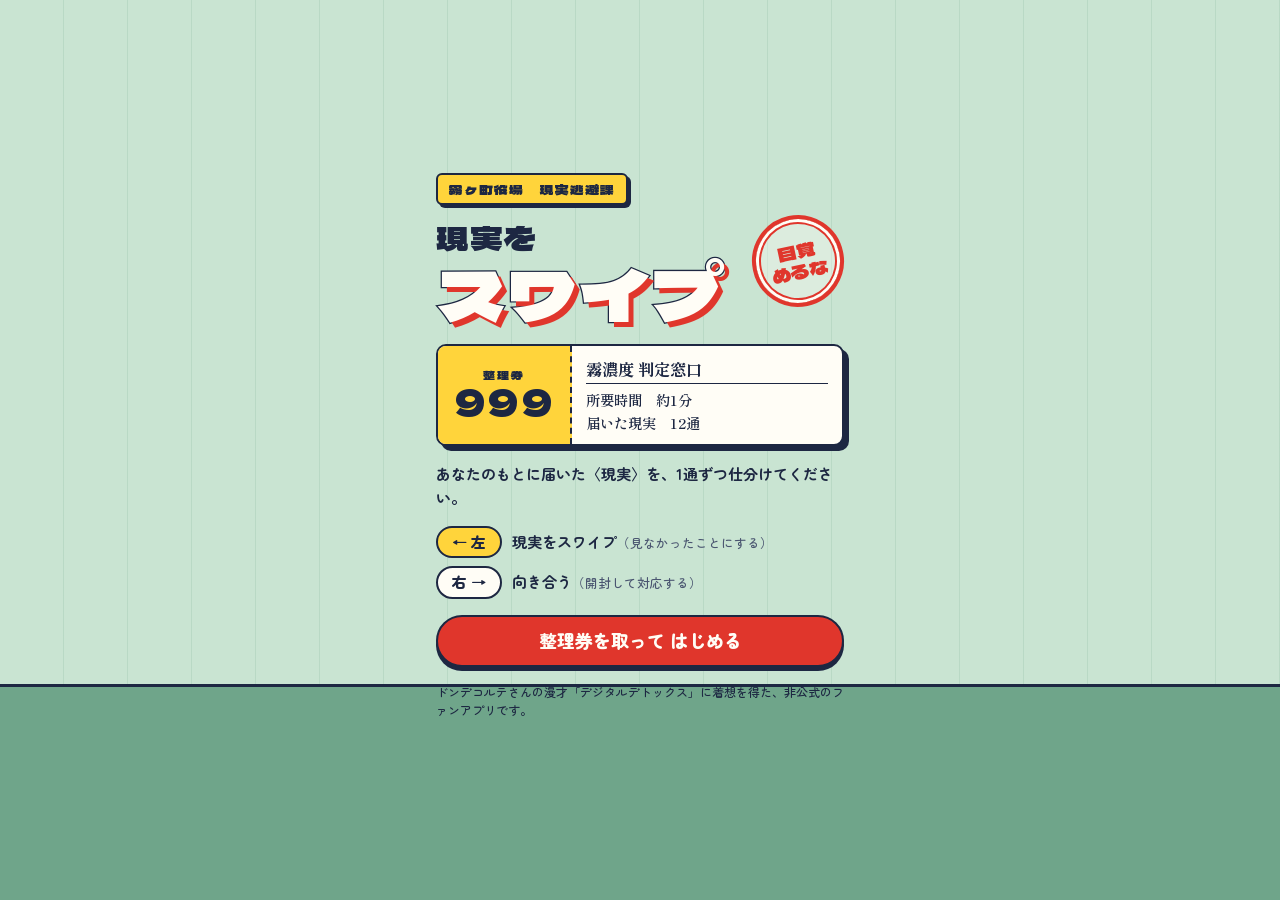
==== index.html @ 0efaa576 "現実をスワイプ：最小版のスマホ向けWebゲームを追加 届いた「現実」の封筒を左右にスワイプして仕分け、霧濃度を判定する。 昭和の役所風×ポップな見た目。ビルド不要の静的サイト。  - タイトル／仕分け" ====
<!doctype html>
<html lang="ja">
<head>
  <meta charset="utf-8">
  <meta name="viewport" content="width=device-width, initial-scale=1, viewport-fit=cover">
  <title>現実をスワイプ</title>
  <meta name="description" content="届いた〈現実〉を左右にスワイプして仕分け。あなたの霧濃度を判定します。">
  <meta name="theme-color" content="#c9e4d2">
  <meta property="og:type" content="website">
  <meta property="og:title" content="現実をスワイプ">
  <meta property="og:description" content="届いた〈現実〉を左右にスワイプして仕分け。あなたの霧濃度を判定します。目覚めるな。">
  <meta name="twitter:card" content="summary">
  <link rel="preconnect" href="https://fonts.googleapis.com">
  <link rel="preconnect" href="https://fonts.gstatic.com" crossorigin>
  <link rel="stylesheet" href="https://fonts.googleapis.com/css2?family=Dela+Gothic+One&family=Shippori+Mincho+B1:wght@600;800&family=Zen+Maru+Gothic:wght@500;700;900&display=swap">
  <link rel="stylesheet" href="css/style.css">
</head>
<body>
  <div class="backdrop" aria-hidden="true"><div class="fog"></div></div>

  <main class="app">
    <!-- タイトル -->
    <section id="screen-title" class="screen screen-title">
      <p class="plate">霧ヶ町役場　現実逃避課</p>

      <div class="logo-wrap">
        <h1 class="logo"><span class="logo-sub">現実を</span><span class="logo-main">スワイプ</span></h1>
        <div class="hanko hanko-title" aria-hidden="true"><span>目覚<br>めるな</span></div>
      </div>

      <div class="ticket">
        <div class="ticket-no">
          <span class="ticket-label">整理券</span>
          <b id="ticketNo">062</b>
        </div>
        <div class="ticket-body">
          <p class="ticket-title">霧濃度 判定窓口</p>
          <p>所要時間　約1分</p>
          <p>届いた現実　<span id="deckSizeLabel">12</span>通</p>
        </div>
      </div>

      <p class="lead">あなたのもとに届いた〈現実〉を、1通ずつ仕分けてください。</p>
      <ul class="rules">
        <li><span class="rule-key key-escape">← 左</span><span>現実をスワイプ<small>（見なかったことにする）</small></span></li>
        <li><span class="rule-key key-face">右 →</span><span>向き合う<small>（開封して対応する）</small></span></li>
      </ul>

      <button id="btnStart" class="btn btn-primary btn-wide" type="button">整理券を取って はじめる</button>
      <p class="disclaimer">ドンデコルテさんの漫才「デジタルデトックス」に着想を得た、非公式のファンアプリです。</p>
    </section>

    <!-- 仕分け -->
    <section id="screen-game" class="screen screen-game" hidden>
      <header class="bar">
        <div class="signboard">
          <span class="signboard-sub">霧ヶ町役場</span>
          <span class="signboard-main">現実逃避課</span>
        </div>
        <div class="counter" aria-live="polite">残り<b id="remain">12</b>通</div>
      </header>

      <div class="guru">
        <div class="guru-badge" aria-hidden="true">霧</div>
        <div class="bubble-wrap">
          <span class="guru-name">霧の教祖</span>
          <p id="bubble" class="bubble" aria-live="polite"></p>
        </div>
      </div>

      <div id="stack" class="stack"></div>

      <div class="controls">
        <button id="btnEscape" class="btn btn-escape" type="button">← 現実をスワイプ</button>
        <button id="btnFace" class="btn btn-face" type="button">向き合う →</button>
      </div>
      <p class="hint">封筒を左右にスワイプしても仕分けできます</p>
    </section>

    <!-- 判定結果 -->
    <section id="screen-result" class="screen screen-result" hidden>
      <article class="notice" aria-labelledby="noticeTitle">
        <div class="notice-head">
          <p id="noticeNo">霧現第1234号</p>
          <p id="noticeDate">令和8年10月9日</p>
        </div>
        <p class="notice-to">あなた　殿</p>
        <div class="notice-from">
          <p>霧ヶ町役場 現実逃避課長</p>
          <div class="hanko hanko-result" aria-hidden="true"><span>目覚<br>めるな</span></div>
        </div>

        <h2 id="noticeTitle" class="notice-title">霧濃度判定通知書</h2>
        <p class="notice-text">あなたのもとに届いた現実<span id="totalCount">12</span>通の仕分け結果について、下記のとおり判定しましたので通知します。</p>
        <p class="notice-ki">記</p>

        <dl class="notice-table">
          <div><dt>逃げた現実</dt><dd><span id="escapedCount">0</span>通</dd></div>
          <div><dt>向き合った現実</dt><dd><span id="facedCount">0</span>通</dd></div>
          <div class="row-fog">
            <dt>霧濃度</dt>
            <dd>
              <span class="fog-pct"><b id="fogPct">0</b>%</span>
              <span class="meter" aria-hidden="true"><span id="meterFill" class="meter-fill"></span></span>
            </dd>
          </div>
          <div class="row-rank"><dt>判定</dt><dd id="rankTitle">—</dd></div>
        </dl>

        <p class="notice-remark"><span>所見</span><span id="rankRemark"></span></p>
      </article>

      <section class="escaped" aria-labelledby="escapedHeading">
        <h3 id="escapedHeading">あなたがスワイプした現実</h3>
        <ul id="escapedList" class="escaped-list"></ul>
      </section>

      <section class="share" aria-labelledby="shareHeading">
        <h3 id="shareHeading">結果を布教する</h3>
        <div class="share-buttons">
          <a id="shareX" class="btn btn-ink" href="#" target="_blank" rel="noopener">Xでポスト</a>
          <a id="shareLine" class="btn btn-green" href="#" target="_blank" rel="noopener">LINEで送る</a>
          <button id="shareCopy" class="btn btn-face" type="button">文章をコピー</button>
          <button id="shareNative" class="btn btn-face" type="button" hidden>ほかのアプリ</button>
        </div>
      </section>

      <button id="btnRetry" class="btn btn-escape btn-wide" type="button">もう一度 整理券を取る</button>
      <p class="disclaimer">ドンデコルテさんの漫才「デジタルデトックス」に着想を得た、非公式のファンアプリです。</p>
    </section>
  </main>

  <p id="toast" class="toast" role="status" hidden></p>

  <script src="js/content.js"></script>
  <script src="js/app.js"></script>
</body>
</html>
---- css/style.css ----
/* 配置: 役場の窓口。上に課の看板と教祖、中央に届いた封筒の束、下に二つの窓口ボタン */
:root {
  --wall: #c9e4d2;       /* 庁舎の壁（ミントグリーン） */
  --wall-low: #6fa58a;   /* 腰壁 */
  --kraft: #dcb47c;      /* 茶封筒 */
  --kraft-deep: #b98c50; /* 封筒の影・罫 */
  --paper: #fffdf6;      /* 書類の白 */
  --ink: #1d2742;        /* 紺インク */
  --ink-soft: #4a5570;
  --shu: #e0362c;        /* 朱肉 */
  --sign: #ffd43b;       /* 受付の黄色 */
  --mist: #f4f7fb;       /* 霧 */
  --mist-ink: #4f6fa8;   /* 青いゴム印 */

  --font-display: "Dela Gothic One", "Hiragino Sans", "Yu Gothic", "Noto Sans JP", sans-serif;
  --font-body: "Zen Maru Gothic", "Hiragino Maru Gothic ProN", "Hiragino Sans", "Yu Gothic", "Noto Sans JP", sans-serif;
  --font-doc: "Shippori Mincho B1", "Hiragino Mincho ProN", "Yu Mincho", "Noto Serif JP", serif;

  --line: 2.5px;
  --shadow: 5px 5px 0 var(--ink);
  --fog: 0;

  color-scheme: light;
  box-sizing: border-box;
  height: 100%;
  padding-top: env(safe-area-inset-top, 0px);
  padding-bottom: env(safe-area-inset-bottom, 0px);
  overscroll-behavior: none;
  -webkit-text-size-adjust: 100%;
}

*, *::before, *::after { box-sizing: inherit; }

body {
  margin: 0;
  height: 100%;
  background: var(--wall);
  color: var(--ink);
  font-family: var(--font-body);
  font-weight: 500;
  font-size: 15px;
  line-height: 1.6;
  overflow-x: hidden;
  -webkit-tap-highlight-color: transparent;
}

[hidden] { display: none !important; }

p, h1, h2, h3, ul, dl, dd { margin: 0; }
ul { padding: 0; list-style: none; }

:focus-visible { outline: 3px solid var(--mist-ink); outline-offset: 3px; }

/* ---------- 背景（壁・腰壁・霧） ---------- */
.backdrop {
  position: fixed;
  inset: 0;
  z-index: 0;
  overflow: hidden;
  background:
    linear-gradient(to bottom,
      transparent 0 76%,
      var(--ink) 76% calc(76% + 3px),
      var(--wall-low) calc(76% + 3px)),
    repeating-linear-gradient(90deg,
      transparent 0 63px,
      color-mix(in srgb, var(--wall-low) 18%, transparent) 63px 64px),
    var(--wall);
}

.fog {
  position: absolute;
  inset: -20%;
  background:
    radial-gradient(closest-side at 25% 30%, var(--mist), transparent),
    radial-gradient(closest-side at 75% 55%, var(--mist), transparent),
    radial-gradient(closest-side at 35% 85%, var(--mist), transparent),
    color-mix(in srgb, var(--mist) 55%, transparent);
  opacity: calc(var(--fog) * 0.95);
  transition: opacity 0.8s ease;
  animation: drift 16s ease-in-out infinite alternate;
}

@keyframes drift {
  from { transform: translate3d(-4%, 0, 0); }
  to   { transform: translate3d(4%, -3%, 0); }
}

.app { position: relative; z-index: 1; height: 100%; }

.screen {
  width: 100%;
  max-width: 440px;
  margin-inline: auto;
  padding-inline: 16px;
  padding-block: 16px 24px;
}

/* ---------- ボタン ---------- */
.btn {
  display: inline-flex;
  align-items: center;
  justify-content: center;
  gap: 0.3em;
  min-height: 52px;
  padding: 0.7em 1.1em;
  border: var(--line) solid var(--ink);
  border-radius: 999px;
  background: var(--paper);
  color: var(--ink);
  font: 900 1.02rem/1.2 var(--font-body);
  text-decoration: none;
  box-shadow: 0 4px 0 var(--ink);
  cursor: pointer;
  touch-action: manipulation;
  user-select: none;
  -webkit-user-select: none;
  transition: transform 0.08s ease, box-shadow 0.08s ease;
}
.btn:active { transform: translateY(3px); box-shadow: 0 1px 0 var(--ink); }
.btn-wide { width: 100%; }
.btn-primary { background: var(--shu); color: var(--paper); font-size: 1.12rem; }
.btn-escape { background: var(--sign); }
.btn-face { background: var(--paper); }
.btn-ink { background: var(--ink); color: var(--paper); }
.btn-green { background: var(--wall-low); color: var(--paper); }

/* ---------- ハンコ「目覚めるな」 ---------- */
.hanko {
  display: grid;
  place-items: center;
  width: 92px;
  aspect-ratio: 1;
  border: 4px solid var(--shu);
  border-radius: 50%;
  box-shadow: inset 0 0 0 3px var(--paper), inset 0 0 0 5px var(--shu);
  color: var(--shu);
  font: 1.18rem/1.05 var(--font-display);
  text-align: center;
  transform: rotate(-12deg);
  background: color-mix(in srgb, var(--paper) 35%, transparent);
}

/* ---------- タイトル画面 ---------- */
.screen-title {
  display: flex;
  flex-direction: column;
  gap: 16px;
  min-height: 100%;
  justify-content: center;
}

.plate {
  align-self: flex-start;
  padding: 0.3em 0.8em;
  border: var(--line) solid var(--ink);
  border-radius: 6px;
  background: var(--sign);
  font: 0.86rem/1.4 var(--font-display);
  letter-spacing: 0.08em;
  box-shadow: 3px 3px 0 var(--ink);
}

.logo-wrap { position: relative; }

.logo {
  display: flex;
  flex-direction: column;
  font-family: var(--font-display);
  font-weight: 400;
  line-height: 1.05;
}
.logo-sub { font-size: 2rem; letter-spacing: 0.06em; }
.logo-main {
  font-size: clamp(3.1rem, 16.5vw, 4.4rem);
  letter-spacing: 0.02em;
  color: var(--paper);
  -webkit-text-stroke: 2.5px var(--ink);
  paint-order: stroke fill;
  text-shadow: 5px 5px 0 var(--shu);
}

.hanko-title {
  position: absolute;
  top: -6px;
  right: 0;
  animation: wobble 3.2s ease-in-out infinite;
}
@keyframes wobble {
  0%, 100% { transform: rotate(-12deg); }
  50% { transform: rotate(-4deg) scale(1.05); }
}

.ticket {
  display: flex;
  align-items: stretch;
  border: var(--line) solid var(--ink);
  border-radius: 10px;
  background: var(--paper);
  box-shadow: var(--shadow);
}
.ticket-no {
  display: flex;
  flex-direction: column;
  align-items: center;
  justify-content: center;
  padding: 10px 16px;
  border-right: 2px dashed var(--ink);
  background: var(--sign);
  border-radius: 8px 0 0 8px;
}
.ticket-label { font: 0.75rem/1 var(--font-display); letter-spacing: 0.2em; }
.ticket-no b {
  font: 2.3rem/1.1 var(--font-display);
  font-variant-numeric: tabular-nums;
  letter-spacing: 0.04em;
}
.ticket-body {
  flex: 1;
  min-width: 0;
  padding: 10px 14px;
  font-family: var(--font-doc);
  font-weight: 600;
  font-size: 0.9rem;
  line-height: 1.6;
}
.ticket-title { font-weight: 800; font-size: 1.02rem; border-bottom: 1.5px solid var(--ink); margin-bottom: 4px; }

.lead { font-weight: 700; }

.rules { display: grid; gap: 8px; }
.rules li { display: flex; align-items: center; gap: 10px; font-weight: 700; }
.rules small { font-weight: 500; color: var(--ink-soft); }
.rule-key {
  flex: none;
  min-width: 4.4em;
  padding: 0.15em 0.6em;
  border: 2px solid var(--ink);
  border-radius: 999px;
  text-align: center;
  font-weight: 900;
}
.key-escape { background: var(--sign); }
.key-face { background: var(--paper); }

.disclaimer { font-size: 0.75rem; color: var(--ink); line-height: 1.5; }

/* ---------- 仕分け画面 ---------- */
.screen-game {
  display: flex;
  flex-direction: column;
  gap: 12px;
  height: 100%;
  overflow: hidden;
  padding-block: 12px 14px;
}

.bar { display: flex; align-items: center; justify-content: space-between; gap: 12px; }

.signboard {
  display: flex;
  flex-direction: column;
  padding: 4px 12px 6px;
  border: var(--line) solid var(--ink);
  border-radius: 6px;
  background: var(--paper);
  box-shadow: 3px 3px 0 var(--ink);
  line-height: 1.15;
}
.signboard-sub { font: 700 0.7rem var(--font-doc); letter-spacing: 0.15em; }
.signboard-main { font: 1.2rem var(--font-display); letter-spacing: 0.08em; }

.counter {
  display: flex;
  align-items: baseline;
  gap: 2px;
  padding: 0.35em 0.9em;
  border: var(--line) solid var(--ink);
  border-radius: 999px;
  background: var(--sign);
  font-weight: 900;
  box-shadow: 3px 3px 0 var(--ink);
}
.counter b {
  font: 1.35rem/1 var(--font-display);
  font-variant-numeric: tabular-nums;
  margin-inline: 2px;
}

.guru { display: flex; align-items: flex-end; gap: 10px; }
.guru-badge {
  flex: none;
  display: grid;
  place-items: center;
  width: 46px;
  aspect-ratio: 1;
  border: var(--line) solid var(--ink);
  border-radius: 50%;
  background: var(--mist);
  font: 1.35rem var(--font-display);
  box-shadow: 2px 2px 0 var(--ink);
}
.bubble-wrap { flex: 1; min-width: 0; display: flex; flex-direction: column; gap: 2px; }
.guru-name { font-size: 0.72rem; font-weight: 900; letter-spacing: 0.12em; }
.bubble {
  position: relative;
  min-height: 2.9em;
  display: flex;
  align-items: center;
  padding: 0.5em 0.9em;
  border: var(--line) solid var(--ink);
  border-radius: 14px;
  background: var(--paper);
  font-weight: 900;
  font-size: 1.02rem;
  line-height: 1.35;
  word-break: auto-phrase;
}
.bubble::before {
  content: "";
  position: absolute;
  left: -9px;
  bottom: 10px;
  width: 14px;
  height: 14px;
  background: inherit;
  border-left: var(--line) solid var(--ink);
  border-bottom: var(--line) solid var(--ink);
  transform: rotate(45deg);
}
.bubble.mood-escape { background: var(--sign); }
.bubble.mood-face { background: var(--paper); color: var(--shu); }
.bubble.pop { animation: pop 0.35s cubic-bezier(0.2, 1.6, 0.4, 1); }
@keyframes pop {
  from { transform: scale(0.88); }
  to { transform: scale(1); }
}

/* 封筒の束 */
.stack { position: relative; flex: 1 1 auto; min-height: 300px; }

.card {
  position: absolute;
  inset: 0 0 30px 0;
  margin: auto;
  width: min(100%, 340px);
  height: min(100% - 30px, 450px);
  display: flex;
  flex-direction: column;
  gap: 10px;
  padding: 14px 14px 12px;
  border: var(--line) solid var(--ink);
  border-radius: 16px;
  background:
    linear-gradient(160deg, color-mix(in srgb, var(--paper) 22%, transparent), transparent 45%),
    repeating-linear-gradient(115deg, transparent 0 6px, color-mix(in srgb, var(--kraft-deep) 10%, transparent) 6px 7px),
    var(--kraft);
  box-shadow: var(--shadow);
  user-select: none;
  -webkit-user-select: none;
  touch-action: none;
  cursor: grab;
  transition: transform 0.3s cubic-bezier(0.2, 0.9, 0.3, 1.15), filter 0.3s ease;
  will-change: transform;
}
.card[data-depth="0"] { z-index: 3; }
.card[data-depth="1"] { z-index: 2; transform: translateY(14px) scale(0.95); filter: brightness(0.95); }
.card[data-depth="2"] { z-index: 1; transform: translateY(28px) scale(0.9); filter: brightness(0.9); }
.card.dragging { transition: none; cursor: grabbing; }
.card.leaving { z-index: 4; pointer-events: none; transition: transform 0.32s ease-in; }
.card.entering { animation: enter 0.3s ease-out; }
@keyframes enter {
  from { opacity: 0; }
  to { opacity: 1; }
}

.card-top { display: flex; align-items: flex-start; justify-content: space-between; gap: 8px; }
.zip { display: flex; align-items: center; gap: 3px; padding-top: 2px; }
.zip i { display: block; width: 13px; height: 17px; border: 1.5px solid var(--shu); }
.zip .zip-dash { width: 6px; height: 1.5px; background: var(--shu); margin-inline: 1px; }
.postage {
  padding: 3px 7px;
  border: 1.5px solid var(--ink);
  border-radius: 8px;
  font: 600 0.62rem/1.25 var(--font-doc);
  text-align: center;
}

.window {
  position: relative;
  flex: 1;
  min-height: 0;
  display: flex;
  flex-direction: column;
  gap: 8px;
  padding: 12px 14px;
  border: 2px solid var(--ink);
  border-radius: 10px;
  background: var(--paper);
  overflow: hidden;
}
.window-label {
  align-self: flex-start;
  padding-bottom: 2px;
  border-bottom: 2px solid var(--shu);
  color: var(--shu);
  font: 800 0.72rem var(--font-doc);
  letter-spacing: 0.3em;
}
.subject {
  font: 900 clamp(1.25rem, 6vw, 1.55rem)/1.3 var(--font-body);
  text-wrap: balance;
  overflow-wrap: anywhere;
}
.window-body {
  font: 600 0.95rem/1.75 var(--font-doc);
  color: var(--ink-soft);
  overflow-wrap: anywhere;
}
.serial {
  margin-top: auto;
  font-size: 0.72rem;
  font-weight: 700;
  color: var(--ink-soft);
  font-variant-numeric: tabular-nums;
}

.from {
  display: flex;
  align-items: baseline;
  justify-content: flex-end;
  gap: 8px;
  font: 800 1.02rem/1.3 var(--font-doc);
  text-align: right;
}
.from small { font-size: 0.68rem; font-weight: 600; letter-spacing: 0.1em; }

.card-stamp {
  position: absolute;
  top: 58px;
  right: 22px;
  padding: 0.1em 0.45em;
  border: 2.5px solid var(--shu);
  border-radius: 4px;
  color: var(--shu);
  font: 1.15rem/1.3 var(--font-display);
  letter-spacing: 0.12em;
  transform: rotate(var(--r, -6deg));
  background: color-mix(in srgb, var(--paper) 55%, transparent);
  pointer-events: none;
}
.card-stamp.is-strong { border-style: double; border-width: 5px; }

.verdict {
  position: absolute;
  top: 36%;
  padding: 0.15em 0.45em;
  border: 4px solid currentColor;
  border-radius: 10px;
  background: var(--paper);
  font: 2rem/1.15 var(--font-display);
  letter-spacing: 0.04em;
  pointer-events: none;
  opacity: 0;
}
.verdict-escape { right: 10px; color: var(--mist-ink); transform: rotate(12deg); opacity: var(--escape, 0); }
.verdict-face { left: 10px; color: var(--shu); transform: rotate(-12deg); opacity: var(--face, 0); }
.card.is-escape .verdict-escape,
.card.is-face .verdict-face { opacity: 1; }

.controls { display: grid; grid-template-columns: 1fr 1fr; gap: 10px; }
.controls .btn { padding-inline: 0.6em; font-size: 0.98rem; }
.hint { text-align: center; font-size: 0.75rem; font-weight: 700; color: var(--ink); }

/* ---------- 判定結果 ---------- */
.screen-result { display: flex; flex-direction: column; gap: 18px; }

.notice {
  position: relative;
  display: flex;
  flex-direction: column;
  gap: 10px;
  padding: 18px 18px 20px;
  border: var(--line) solid var(--ink);
  border-radius: 6px;
  background: var(--paper);
  box-shadow: var(--shadow);
  font-family: var(--font-doc);
  font-weight: 600;
}
.notice-head {
  display: flex;
  flex-direction: column;
  align-items: flex-end;
  font-size: 0.82rem;
  line-height: 1.5;
  font-variant-numeric: tabular-nums;
}
.notice-to { font-weight: 800; font-size: 1.05rem; }
/* 公印のように、課長名の最後の1文字にだけ重ねる */
.notice-from { position: relative; align-self: flex-end; font-weight: 800; padding-right: 62px; }

.hanko-result {
  position: absolute;
  top: 50%;
  right: -6px;
  width: 80px;
  margin-top: -40px;
  font-size: 1rem;
  opacity: 0.92;
}
.hanko-result.slam { animation: slam 0.5s cubic-bezier(0.2, 0.9, 0.3, 1.2) both; }
@keyframes slam {
  0% { transform: scale(2.3) rotate(-30deg); opacity: 0; }
  60% { transform: scale(0.92) rotate(-12deg); opacity: 0.95; }
  100% { transform: scale(1) rotate(-12deg); opacity: 0.92; }
}

.notice-title {
  margin-top: 6px;
  text-align: center;
  font: 800 1.35rem/1.4 var(--font-doc);
  letter-spacing: 0.18em;
  text-wrap: balance;
}
.notice-text { font-size: 0.92rem; line-height: 1.75; }
.notice-ki { text-align: center; font-weight: 800; }

.notice-table { border: 2px solid var(--ink); }
.notice-table > div { display: grid; grid-template-columns: 8.4em 1fr; }
.notice-table > div + div { border-top: 1.5px solid var(--ink); }
.notice-table dt {
  padding: 8px 10px;
  border-right: 1.5px solid var(--ink);
  background: color-mix(in srgb, var(--kraft) 30%, var(--paper));
  font-weight: 800;
  font-size: 0.9rem;
}
.notice-table dd {
  min-width: 0;
  padding: 8px 12px;
  font-weight: 800;
  font-variant-numeric: tabular-nums;
}
.row-fog dd { display: flex; flex-direction: column; gap: 6px; }
.fog-pct { color: var(--shu); font: 1.1rem/1 var(--font-display); }
.fog-pct b { font-size: 2.4rem; font-weight: 400; }
.meter {
  display: block;
  height: 14px;
  border: 2px solid var(--ink);
  border-radius: 999px;
  background: var(--paper);
  overflow: hidden;
}
.meter-fill {
  display: block;
  height: 100%;
  width: 0;
  background: repeating-linear-gradient(135deg, var(--mist-ink) 0 6px, color-mix(in srgb, var(--mist-ink) 70%, var(--paper)) 6px 12px);
  transition: width 1s cubic-bezier(0.2, 0.8, 0.2, 1);
}
.row-rank dd { font: 900 1.2rem/1.35 var(--font-body); color: var(--ink); }

.notice-remark {
  display: flex;
  flex-direction: column;
  gap: 2px;
  padding: 10px 12px;
  border: 1.5px dashed var(--ink);
  border-radius: 6px;
  font-size: 0.92rem;
  line-height: 1.7;
}
.notice-remark span:first-child { font-weight: 800; color: var(--shu); letter-spacing: 0.2em; font-size: 0.78rem; }

.escaped h3, .share h3 { font: 1rem/1.4 var(--font-display); letter-spacing: 0.06em; margin-bottom: 8px; }
.escaped-list { display: flex; flex-wrap: wrap; gap: 6px; }
.escaped-list li {
  max-width: 100%;
  padding: 0.25em 0.75em;
  border: 2px solid var(--ink);
  border-radius: 999px;
  background: var(--kraft);
  font-size: 0.85rem;
  font-weight: 700;
  overflow-wrap: anywhere;
}
.escaped-list li.is-empty { background: var(--paper); }

.share-buttons { display: flex; flex-wrap: wrap; gap: 10px; }
.share-buttons .btn { flex: 1 1 40%; font-size: 0.95rem; min-height: 48px; }

/* ---------- トースト ---------- */
.toast {
  position: fixed;
  left: 50%;
  bottom: calc(24px + env(safe-area-inset-bottom, 0px));
  z-index: 10;
  max-width: calc(100% - 32px);
  padding: 0.6em 1.1em;
  border-radius: 999px;
  background: var(--ink);
  color: var(--paper);
  font-weight: 700;
  font-size: 0.9rem;
  transform: translateX(-50%);
}

/* ---------- 小さい画面 ---------- */
@media (max-height: 700px) {
  .screen-title { gap: 12px; }
  .logo-sub { font-size: 1.6rem; }
  .logo-main { font-size: clamp(2.7rem, 14vw, 3.6rem); }
  .hanko-title { width: 78px; font-size: 1rem; }
  .guru-badge { width: 40px; }
  .bubble { font-size: 0.95rem; min-height: 2.6em; }
  .screen-game { gap: 8px; }
  .hint { display: none; }
}

@media (prefers-reduced-motion: reduce) {
  *, *::before, *::after {
    animation-duration: 0.01ms !important;
    animation-iteration-count: 1 !important;
    transition-duration: 0.01ms !important;
  }
}
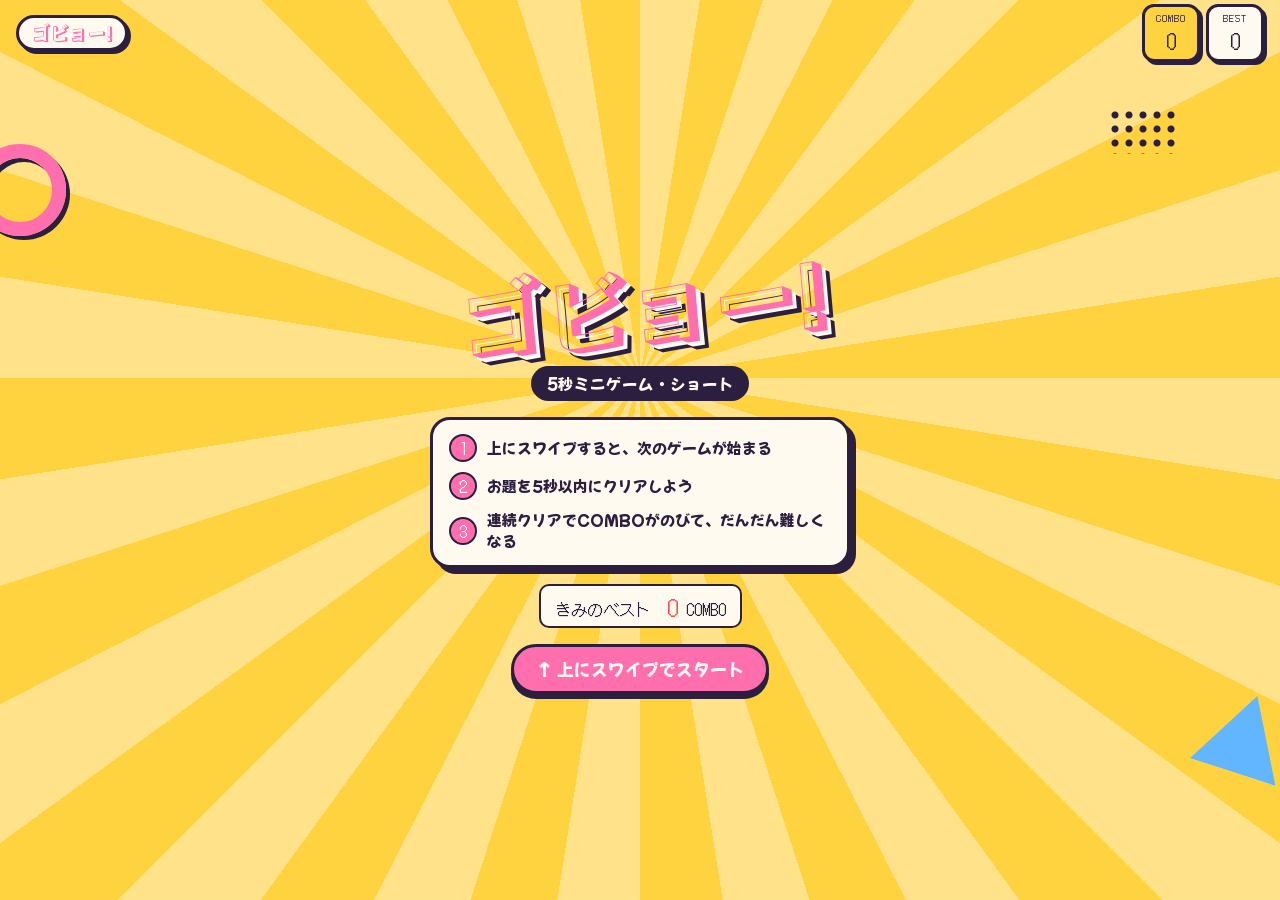
==== commit 38ba39a2: "ゴビョー！：縦スワイプの5秒ミニゲーム・ショートに作り替え 「現実をスワイプ」をやめ、YouTubeショートのように上スワイプで 次々にミニゲームが出てくる形に変更。見た目は昭和レトロ〜80年代ポップ" ====
--- a/index.html
+++ b/index.html
@@ -3,136 +3,52 @@
 <head>
   <meta charset="utf-8">
   <meta name="viewport" content="width=device-width, initial-scale=1, viewport-fit=cover">
-  <title>現実をスワイプ</title>
-  <meta name="description" content="届いた〈現実〉を左右にスワイプして仕分け。あなたの霧濃度を判定します。">
-  <meta name="theme-color" content="#c9e4d2">
+  <title>ゴビョー！</title>
+  <meta name="description" content="上にスワイプすると次々出てくる、5秒ミニゲームのショート。連続クリアでコンボをのばそう。">
+  <meta name="theme-color" content="#ffd23f">
   <meta property="og:type" content="website">
-  <meta property="og:title" content="現実をスワイプ">
-  <meta property="og:description" content="届いた〈現実〉を左右にスワイプして仕分け。あなたの霧濃度を判定します。目覚めるな。">
+  <meta property="og:title" content="ゴビョー！">
+  <meta property="og:description" content="上にスワイプすると次々出てくる、5秒ミニゲームのショート。きみは何連続クリアできる？">
   <meta name="twitter:card" content="summary">
   <link rel="preconnect" href="https://fonts.googleapis.com">
   <link rel="preconnect" href="https://fonts.gstatic.com" crossorigin>
-  <link rel="stylesheet" href="https://fonts.googleapis.com/css2?family=Dela+Gothic+One&family=Shippori+Mincho+B1:wght@600;800&family=Zen+Maru+Gothic:wght@500;700;900&display=swap">
+  <link rel="stylesheet" href="https://fonts.googleapis.com/css2?family=DotGothic16&family=Mochiy+Pop+One&family=Rampart+One&display=swap">
   <link rel="stylesheet" href="css/style.css">
 </head>
 <body>
-  <div class="backdrop" aria-hidden="true"><div class="fog"></div></div>
+  <header class="hud">
+    <p class="hud-logo">ゴビョー!</p>
+    <div class="hud-stats">
+      <p id="hudComboChip" class="hud-chip hud-combo"><small>COMBO</small><b id="hudCombo">0</b></p>
+      <p class="hud-chip"><small>BEST</small><b id="hudBest">0</b></p>
+    </div>
+  </header>
 
-  <main class="app">
-    <!-- タイトル -->
-    <section id="screen-title" class="screen screen-title">
-      <p class="plate">霧ヶ町役場　現実逃避課</p>
+  <main id="feed" class="feed">
+    <section id="slotTitle" class="slot slot-title" aria-label="タイトル">
+      <span class="deco deco-ring" aria-hidden="true"></span>
+      <span class="deco deco-tri" aria-hidden="true"></span>
+      <span class="deco deco-dots" aria-hidden="true"></span>
 
-      <div class="logo-wrap">
-        <h1 class="logo"><span class="logo-sub">現実を</span><span class="logo-main">スワイプ</span></h1>
-        <div class="hanko hanko-title" aria-hidden="true"><span>目覚<br>めるな</span></div>
+      <div class="title-card">
+        <h1 class="logo">ゴビョー!</h1>
+        <p class="tagline">5秒ミニゲーム・ショート</p>
+
+        <ol class="howto">
+          <li>上にスワイプすると、次のゲームが始まる</li>
+          <li>お題を5秒以内にクリアしよう</li>
+          <li>連続クリアでCOMBOがのびて、だんだん難しくなる</li>
+        </ol>
+
+        <p class="title-best">きみのベスト　<b id="titleBest">0</b> COMBO</p>
+        <button id="btnStart" class="swipe-hint" type="button">↑ 上にスワイプでスタート</button>
       </div>
-
-      <div class="ticket">
-        <div class="ticket-no">
-          <span class="ticket-label">整理券</span>
-          <b id="ticketNo">062</b>
-        </div>
-        <div class="ticket-body">
-          <p class="ticket-title">霧濃度 判定窓口</p>
-          <p>所要時間　約1分</p>
-          <p>届いた現実　<span id="deckSizeLabel">12</span>通</p>
-        </div>
-      </div>
-
-      <p class="lead">あなたのもとに届いた〈現実〉を、1通ずつ仕分けてください。</p>
-      <ul class="rules">
-        <li><span class="rule-key key-escape">← 左</span><span>現実をスワイプ<small>（見なかったことにする）</small></span></li>
-        <li><span class="rule-key key-face">右 →</span><span>向き合う<small>（開封して対応する）</small></span></li>
-      </ul>
-
-      <button id="btnStart" class="btn btn-primary btn-wide" type="button">整理券を取って はじめる</button>
-      <p class="disclaimer">ドンデコルテさんの漫才「デジタルデトックス」に着想を得た、非公式のファンアプリです。</p>
-    </section>
-
-    <!-- 仕分け -->
-    <section id="screen-game" class="screen screen-game" hidden>
-      <header class="bar">
-        <div class="signboard">
-          <span class="signboard-sub">霧ヶ町役場</span>
-          <span class="signboard-main">現実逃避課</span>
-        </div>
-        <div class="counter" aria-live="polite">残り<b id="remain">12</b>通</div>
-      </header>
-
-      <div class="guru">
-        <div class="guru-badge" aria-hidden="true">霧</div>
-        <div class="bubble-wrap">
-          <span class="guru-name">霧の教祖</span>
-          <p id="bubble" class="bubble" aria-live="polite"></p>
-        </div>
-      </div>
-
-      <div id="stack" class="stack"></div>
-
-      <div class="controls">
-        <button id="btnEscape" class="btn btn-escape" type="button">← 現実をスワイプ</button>
-        <button id="btnFace" class="btn btn-face" type="button">向き合う →</button>
-      </div>
-      <p class="hint">封筒を左右にスワイプしても仕分けできます</p>
-    </section>
-
-    <!-- 判定結果 -->
-    <section id="screen-result" class="screen screen-result" hidden>
-      <article class="notice" aria-labelledby="noticeTitle">
-        <div class="notice-head">
-          <p id="noticeNo">霧現第1234号</p>
-          <p id="noticeDate">令和8年10月9日</p>
-        </div>
-        <p class="notice-to">あなた　殿</p>
-        <div class="notice-from">
-          <p>霧ヶ町役場 現実逃避課長</p>
-          <div class="hanko hanko-result" aria-hidden="true"><span>目覚<br>めるな</span></div>
-        </div>
-
-        <h2 id="noticeTitle" class="notice-title">霧濃度判定通知書</h2>
-        <p class="notice-text">あなたのもとに届いた現実<span id="totalCount">12</span>通の仕分け結果について、下記のとおり判定しましたので通知します。</p>
-        <p class="notice-ki">記</p>
-
-        <dl class="notice-table">
-          <div><dt>逃げた現実</dt><dd><span id="escapedCount">0</span>通</dd></div>
-          <div><dt>向き合った現実</dt><dd><span id="facedCount">0</span>通</dd></div>
-          <div class="row-fog">
-            <dt>霧濃度</dt>
-            <dd>
-              <span class="fog-pct"><b id="fogPct">0</b>%</span>
-              <span class="meter" aria-hidden="true"><span id="meterFill" class="meter-fill"></span></span>
-            </dd>
-          </div>
-          <div class="row-rank"><dt>判定</dt><dd id="rankTitle">—</dd></div>
-        </dl>
-
-        <p class="notice-remark"><span>所見</span><span id="rankRemark"></span></p>
-      </article>
-
-      <section class="escaped" aria-labelledby="escapedHeading">
-        <h3 id="escapedHeading">あなたがスワイプした現実</h3>
-        <ul id="escapedList" class="escaped-list"></ul>
-      </section>
-
-      <section class="share" aria-labelledby="shareHeading">
-        <h3 id="shareHeading">結果を布教する</h3>
-        <div class="share-buttons">
-          <a id="shareX" class="btn btn-ink" href="#" target="_blank" rel="noopener">Xでポスト</a>
-          <a id="shareLine" class="btn btn-green" href="#" target="_blank" rel="noopener">LINEで送る</a>
-          <button id="shareCopy" class="btn btn-face" type="button">文章をコピー</button>
-          <button id="shareNative" class="btn btn-face" type="button" hidden>ほかのアプリ</button>
-        </div>
-      </section>
-
-      <button id="btnRetry" class="btn btn-escape btn-wide" type="button">もう一度 整理券を取る</button>
-      <p class="disclaimer">ドンデコルテさんの漫才「デジタルデトックス」に着想を得た、非公式のファンアプリです。</p>
     </section>
   </main>
 
   <p id="toast" class="toast" role="status" hidden></p>
 
-  <script src="js/content.js"></script>
+  <script src="js/games.js"></script>
   <script src="js/app.js"></script>
 </body>
 </html>
--- a/css/style.css
+++ b/css/style.css
@@ -1,31 +1,33 @@
-/* 配置: 役場の窓口。上に課の看板と教祖、中央に届いた封筒の束、下に二つの窓口ボタン */
+/* 配置: 縦に1画面ずつ流れるショート。上に固定のスコア、各画面は柄つきの背景にお題・導火線・ゲーム画面を持つカード */
 :root {
-  --wall: #c9e4d2;       /* 庁舎の壁（ミントグリーン） */
-  --wall-low: #6fa58a;   /* 腰壁 */
-  --kraft: #dcb47c;      /* 茶封筒 */
-  --kraft-deep: #b98c50; /* 封筒の影・罫 */
-  --paper: #fffdf6;      /* 書類の白 */
-  --ink: #1d2742;        /* 紺インク */
-  --ink-soft: #4a5570;
-  --shu: #e0362c;        /* 朱肉 */
-  --sign: #ffd43b;       /* 受付の黄色 */
-  --mist: #f4f7fb;       /* 霧 */
-  --mist-ink: #4f6fa8;   /* 青いゴム印 */
-
-  --font-display: "Dela Gothic One", "Hiragino Sans", "Yu Gothic", "Noto Sans JP", sans-serif;
-  --font-body: "Zen Maru Gothic", "Hiragino Maru Gothic ProN", "Hiragino Sans", "Yu Gothic", "Noto Sans JP", sans-serif;
-  --font-doc: "Shippori Mincho B1", "Hiragino Mincho ProN", "Yu Mincho", "Noto Serif JP", serif;
-
-  --line: 2.5px;
-  --shadow: 5px 5px 0 var(--ink);
-  --fog: 0;
+  --cream: #fff3dc;   /* 下地 */
+  --paper: #fffaf0;   /* カード */
+  --ink: #2b1e3f;     /* 線と文字（ナス紺） */
+  --pink: #ff6fae;
+  --yellow: #ffd23f;
+  --mint: #45d6b5;
+  --sky: #62b6ff;
+  --orange: #ff8c42;
+  --lilac: #b48cff;
+  --lime: #b5e048;
+  --red: #ff4b4b;
+
+  --font-logo: "Rampart One", "Mochiy Pop One", "Hiragino Maru Gothic ProN", sans-serif;
+  --font-pop: "Mochiy Pop One", "Hiragino Maru Gothic ProN", "Hiragino Sans", "Yu Gothic", "Noto Sans JP", sans-serif;
+  --font-dot: "DotGothic16", "Osaka-Mono", "MS Gothic", monospace;
+
+  --line: 3px;
+  --shadow: 6px 6px 0 var(--ink);
+  --hud-h: 62px;
+  --theme: var(--yellow);
+  --pattern: color-mix(in srgb, var(--paper) 42%, transparent);
 
   color-scheme: light;
   box-sizing: border-box;
   height: 100%;
   padding-top: env(safe-area-inset-top, 0px);
   padding-bottom: env(safe-area-inset-bottom, 0px);
-  overscroll-behavior: none;
+  background: var(--cream);
   -webkit-text-size-adjust: 100%;
 }
 
@@ -34,595 +36,612 @@
 body {
   margin: 0;
   height: 100%;
-  background: var(--wall);
+  overflow: hidden;
+  background: var(--cream);
   color: var(--ink);
-  font-family: var(--font-body);
-  font-weight: 500;
+  font-family: var(--font-pop);
   font-size: 15px;
-  line-height: 1.6;
-  overflow-x: hidden;
+  line-height: 1.5;
   -webkit-tap-highlight-color: transparent;
 }
 
 [hidden] { display: none !important; }
-
-p, h1, h2, h3, ul, dl, dd { margin: 0; }
-ul { padding: 0; list-style: none; }
-
-:focus-visible { outline: 3px solid var(--mist-ink); outline-offset: 3px; }
-
-/* ---------- 背景（壁・腰壁・霧） ---------- */
-.backdrop {
-  position: fixed;
-  inset: 0;
-  z-index: 0;
-  overflow: hidden;
-  background:
-    linear-gradient(to bottom,
-      transparent 0 76%,
-      var(--ink) 76% calc(76% + 3px),
-      var(--wall-low) calc(76% + 3px)),
-    repeating-linear-gradient(90deg,
-      transparent 0 63px,
-      color-mix(in srgb, var(--wall-low) 18%, transparent) 63px 64px),
-    var(--wall);
-}
-
-.fog {
-  position: absolute;
-  inset: -20%;
-  background:
-    radial-gradient(closest-side at 25% 30%, var(--mist), transparent),
-    radial-gradient(closest-side at 75% 55%, var(--mist), transparent),
-    radial-gradient(closest-side at 35% 85%, var(--mist), transparent),
-    color-mix(in srgb, var(--mist) 55%, transparent);
-  opacity: calc(var(--fog) * 0.95);
-  transition: opacity 0.8s ease;
-  animation: drift 16s ease-in-out infinite alternate;
-}
-
-@keyframes drift {
-  from { transform: translate3d(-4%, 0, 0); }
-  to   { transform: translate3d(4%, -3%, 0); }
-}
-
-.app { position: relative; z-index: 1; height: 100%; }
-
-.screen {
-  width: 100%;
-  max-width: 440px;
-  margin-inline: auto;
-  padding-inline: 16px;
-  padding-block: 16px 24px;
-}
+p, h1, h2, ol { margin: 0; }
+ol { padding: 0; list-style: none; }
+:focus-visible { outline: 3px solid var(--sky); outline-offset: 3px; }
 
 /* ---------- ボタン ---------- */
 .btn {
   display: inline-flex;
   align-items: center;
   justify-content: center;
-  gap: 0.3em;
-  min-height: 52px;
-  padding: 0.7em 1.1em;
+  min-height: 48px;
+  padding: 0.55em 1.1em;
   border: var(--line) solid var(--ink);
   border-radius: 999px;
   background: var(--paper);
   color: var(--ink);
-  font: 900 1.02rem/1.2 var(--font-body);
+  font: 0.98rem/1.2 var(--font-pop);
   text-decoration: none;
   box-shadow: 0 4px 0 var(--ink);
   cursor: pointer;
   touch-action: manipulation;
   user-select: none;
   -webkit-user-select: none;
-  transition: transform 0.08s ease, box-shadow 0.08s ease;
 }
 .btn:active { transform: translateY(3px); box-shadow: 0 1px 0 var(--ink); }
-.btn-wide { width: 100%; }
-.btn-primary { background: var(--shu); color: var(--paper); font-size: 1.12rem; }
-.btn-escape { background: var(--sign); }
-.btn-face { background: var(--paper); }
+.btn-small { min-height: 40px; padding-block: 0.4em; font-size: 0.9rem; }
 .btn-ink { background: var(--ink); color: var(--paper); }
-.btn-green { background: var(--wall-low); color: var(--paper); }
-
-/* ---------- ハンコ「目覚めるな」 ---------- */
-.hanko {
+.btn-mint { background: var(--mint); }
+
+/* ---------- 上のスコア ---------- */
+.hud {
+  position: fixed;
+  top: env(safe-area-inset-top, 0px);
+  left: 0;
+  right: 0;
+  z-index: 10;
+  height: var(--hud-h);
+  display: flex;
+  align-items: center;
+  justify-content: space-between;
+  gap: 8px;
+  padding: 4px 16px 0;
+  pointer-events: none;
+}
+.hud-logo {
+  padding: 5px 12px 3px;
+  border: var(--line) solid var(--ink);
+  border-radius: 999px;
+  background: var(--paper);
+  box-shadow: 3px 3px 0 var(--ink);
+  font: 1.2rem/1.1 var(--font-logo);
+  color: var(--pink);
+}
+.hud-stats { display: flex; gap: 6px; }
+.hud-chip {
+  display: flex;
+  flex-direction: column;
+  align-items: center;
+  min-width: 58px;
+  padding: 3px 10px 4px;
+  border: var(--line) solid var(--ink);
+  border-radius: 12px;
+  background: var(--paper);
+  box-shadow: 3px 3px 0 var(--ink);
+  line-height: 1.05;
+}
+.hud-chip small { font: 0.62rem var(--font-dot); letter-spacing: 0.12em; }
+.hud-chip b { font: 1.3rem var(--font-dot); font-weight: 400; font-variant-numeric: tabular-nums; }
+.hud-combo { background: var(--yellow); }
+.hud-chip.bump { animation: bump 0.4s cubic-bezier(0.2, 1.8, 0.4, 1); }
+@keyframes bump { 0% { transform: scale(1.35) rotate(-6deg); } 100% { transform: scale(1); } }
+
+/* ---------- 縦スワイプのフィード ---------- */
+.feed {
+  position: relative;
+  height: 100%;
+  overflow-x: hidden;
+  overflow-y: auto;
+  scroll-snap-type: y mandatory;
+  overscroll-behavior: contain;
+  scrollbar-width: none;
+}
+.feed::-webkit-scrollbar { display: none; }
+.feed.locked { overflow-y: hidden; }
+
+.slot {
+  position: relative;
+  height: 100%;
+  display: flex;
+  padding: calc(var(--hud-h) + 8px) 16px 16px;
+  overflow: hidden;
+  scroll-snap-align: start;
+  scroll-snap-stop: always;
+  background-color: var(--theme);
+}
+
+/* 背景の柄（テーマごと） */
+.theme-pink {
+  --theme: var(--pink);
+  background-image: radial-gradient(circle, var(--pattern) 0 6px, transparent 7px);
+  background-size: 34px 34px;
+}
+.theme-yellow, .slot-title {
+  --theme: var(--yellow);
+  background-image: repeating-conic-gradient(from 0deg at 50% 42%, var(--pattern) 0 9deg, transparent 9deg 18deg);
+}
+.theme-mint {
+  --theme: var(--mint);
+  background-image: repeating-linear-gradient(135deg, transparent 0 16px, var(--pattern) 16px 32px);
+}
+.theme-sky {
+  --theme: var(--sky);
+  background-image: conic-gradient(var(--pattern) 25%, transparent 0 50%, var(--pattern) 0 75%, transparent 0);
+  background-size: 44px 44px;
+}
+.theme-orange {
+  --theme: var(--orange);
+  background-image: radial-gradient(circle, var(--pattern) 0 3px, transparent 4px);
+  background-size: 18px 18px;
+}
+.theme-lilac {
+  --theme: var(--lilac);
+  background-image:
+    linear-gradient(var(--pattern) 2px, transparent 2px),
+    linear-gradient(90deg, var(--pattern) 2px, transparent 2px);
+  background-size: 26px 26px;
+}
+.theme-lime {
+  --theme: var(--lime);
+  background-image: repeating-linear-gradient(0deg, transparent 0 14px, var(--pattern) 14px 22px);
+}
+
+/* ---------- タイトル ---------- */
+.title-card {
+  position: relative;
+  z-index: 1;
+  margin: auto;
+  width: 100%;
+  max-width: 420px;
+  display: flex;
+  flex-direction: column;
+  align-items: center;
+  gap: 16px;
+  text-align: center;
+}
+.logo {
+  font: 400 clamp(3.6rem, 21vw, 5.4rem)/1.05 var(--font-logo);
+  color: var(--pink);
+  text-shadow: 4px 4px 0 var(--paper), 8px 8px 0 var(--ink);
+  transform: rotate(-5deg);
+  animation: wobble 2.6s ease-in-out infinite;
+}
+@keyframes wobble { 50% { transform: rotate(-1deg) scale(1.03); } }
+.tagline {
+  padding: 6px 16px;
+  border-radius: 999px;
+  background: var(--ink);
+  color: var(--paper);
+  font-size: 0.95rem;
+  letter-spacing: 0.06em;
+}
+.howto {
+  width: 100%;
+  display: grid;
+  gap: 10px;
+  padding: 14px 16px;
+  border: var(--line) solid var(--ink);
+  border-radius: 20px;
+  background: var(--paper);
+  box-shadow: var(--shadow);
+  text-align: left;
+  counter-reset: step;
+}
+.howto li { display: flex; align-items: center; gap: 10px; font-size: 0.92rem; line-height: 1.4; }
+.howto li::before {
+  counter-increment: step;
+  content: counter(step);
+  flex: none;
   display: grid;
   place-items: center;
+  width: 28px;
+  height: 28px;
+  border: 2px solid var(--ink);
+  border-radius: 50%;
+  background: var(--pink);
+  color: var(--paper);
+  font: 1rem var(--font-dot);
+}
+.title-best {
+  padding: 4px 14px;
+  border: 2px solid var(--ink);
+  border-radius: 10px;
+  background: var(--paper);
+  font: 1rem var(--font-dot);
+}
+.title-best b { font-size: 1.4rem; font-weight: 400; color: var(--red); }
+.swipe-hint {
+  padding: 12px 22px;
+  border: var(--line) solid var(--ink);
+  border-radius: 999px;
+  background: var(--pink);
+  color: var(--paper);
+  font: 1.05rem/1.2 var(--font-pop);
+  box-shadow: 0 5px 0 var(--ink);
+  cursor: pointer;
+  touch-action: manipulation;
+  animation: float 1.2s ease-in-out infinite;
+}
+@keyframes float { 50% { transform: translateY(-8px); } }
+
+/* 80年代っぽい飾り */
+.deco { position: absolute; pointer-events: none; }
+.deco-ring {
+  top: 16%;
+  left: -26px;
   width: 92px;
-  aspect-ratio: 1;
-  border: 4px solid var(--shu);
+  height: 92px;
+  border: 14px solid var(--pink);
   border-radius: 50%;
-  box-shadow: inset 0 0 0 3px var(--paper), inset 0 0 0 5px var(--shu);
-  color: var(--shu);
-  font: 1.18rem/1.05 var(--font-display);
+  box-shadow: 4px 4px 0 var(--ink), inset 4px 4px 0 var(--ink);
+}
+.deco-tri {
+  right: -10px;
+  bottom: 14%;
+  width: 90px;
+  height: 80px;
+  background: var(--sky);
+  clip-path: polygon(50% 0, 100% 100%, 0 100%);
+  transform: rotate(18deg);
+}
+.deco-dots {
+  top: 12%;
+  right: 8%;
+  width: 70px;
+  height: 46px;
+  background-image: radial-gradient(circle, var(--ink) 0 3px, transparent 4px);
+  background-size: 14px 14px;
+}
+
+/* ---------- ゲームのカード ---------- */
+.card {
+  flex: 1;
+  min-width: 0;
+  width: 100%;
+  max-width: 480px;
+  margin-inline: auto;
+  display: flex;
+  flex-direction: column;
+  gap: 10px;
+  padding: 12px 14px 14px;
+  border: var(--line) solid var(--ink);
+  border-radius: 26px;
+  background: var(--paper);
+  box-shadow: var(--shadow);
+}
+.card-head { display: flex; align-items: center; justify-content: space-between; gap: 8px; }
+.card-no { font: 0.95rem var(--font-dot); letter-spacing: 0.06em; }
+.card-title {
+  padding: 3px 12px;
+  border: 2px solid var(--ink);
+  border-radius: 999px;
+  background: var(--theme);
+  font-size: 0.9rem;
+}
+.inst {
+  font: clamp(1.35rem, 6.6vw, 1.8rem)/1.3 var(--font-pop);
   text-align: center;
-  transform: rotate(-12deg);
-  background: color-mix(in srgb, var(--paper) 35%, transparent);
-}
-
-/* ---------- タイトル画面 ---------- */
-.screen-title {
-  display: flex;
-  flex-direction: column;
-  gap: 16px;
-  min-height: 100%;
-  justify-content: center;
-}
-
-.plate {
-  align-self: flex-start;
-  padding: 0.3em 0.8em;
-  border: var(--line) solid var(--ink);
-  border-radius: 6px;
-  background: var(--sign);
-  font: 0.86rem/1.4 var(--font-display);
-  letter-spacing: 0.08em;
-  box-shadow: 3px 3px 0 var(--ink);
-}
-
-.logo-wrap { position: relative; }
-
-.logo {
-  display: flex;
-  flex-direction: column;
-  font-family: var(--font-display);
-  font-weight: 400;
-  line-height: 1.05;
-}
-.logo-sub { font-size: 2rem; letter-spacing: 0.06em; }
-.logo-main {
-  font-size: clamp(3.1rem, 16.5vw, 4.4rem);
-  letter-spacing: 0.02em;
-  color: var(--paper);
-  -webkit-text-stroke: 2.5px var(--ink);
-  paint-order: stroke fill;
-  text-shadow: 5px 5px 0 var(--shu);
-}
-
-.hanko-title {
-  position: absolute;
-  top: -6px;
-  right: 0;
-  animation: wobble 3.2s ease-in-out infinite;
-}
-@keyframes wobble {
-  0%, 100% { transform: rotate(-12deg); }
-  50% { transform: rotate(-4deg) scale(1.05); }
-}
-
-.ticket {
-  display: flex;
-  align-items: stretch;
-  border: var(--line) solid var(--ink);
-  border-radius: 10px;
-  background: var(--paper);
-  box-shadow: var(--shadow);
-}
-.ticket-no {
+  text-wrap: balance;
+  word-break: auto-phrase;
+}
+
+.fuse {
+  height: 14px;
+  border: 2.5px solid var(--ink);
+  border-radius: 999px;
+  background: var(--cream);
+  overflow: hidden;
+}
+.fuse span {
+  display: block;
+  height: 100%;
+  background: repeating-linear-gradient(135deg, var(--red) 0 8px, var(--orange) 8px 16px);
+  transform-origin: left center;
+}
+
+.screen { position: relative; flex: 1; min-height: 0; }
+.stage {
+  position: absolute;
+  inset: 0;
   display: flex;
   flex-direction: column;
   align-items: center;
   justify-content: center;
-  padding: 10px 16px;
-  border-right: 2px dashed var(--ink);
-  background: var(--sign);
-  border-radius: 8px 0 0 8px;
-}
-.ticket-label { font: 0.75rem/1 var(--font-display); letter-spacing: 0.2em; }
-.ticket-no b {
-  font: 2.3rem/1.1 var(--font-display);
-  font-variant-numeric: tabular-nums;
-  letter-spacing: 0.04em;
-}
-.ticket-body {
-  flex: 1;
-  min-width: 0;
-  padding: 10px 14px;
-  font-family: var(--font-doc);
-  font-weight: 600;
-  font-size: 0.9rem;
-  line-height: 1.6;
-}
-.ticket-title { font-weight: 800; font-size: 1.02rem; border-bottom: 1.5px solid var(--ink); margin-bottom: 4px; }
-
-.lead { font-weight: 700; }
-
-.rules { display: grid; gap: 8px; }
-.rules li { display: flex; align-items: center; gap: 10px; font-weight: 700; }
-.rules small { font-weight: 500; color: var(--ink-soft); }
-.rule-key {
-  flex: none;
-  min-width: 4.4em;
-  padding: 0.15em 0.6em;
+  gap: 14px;
+  padding: 12px;
+  border: var(--line) solid var(--ink);
+  border-radius: 18px;
+  background:
+    linear-gradient(color-mix(in srgb, var(--ink) 6%, transparent) 1px, transparent 1px),
+    linear-gradient(90deg, color-mix(in srgb, var(--ink) 6%, transparent) 1px, transparent 1px),
+    var(--cream);
+  background-size: 22px 22px;
+  overflow: hidden;
+  container-type: size;
+  user-select: none;
+  -webkit-user-select: none;
+}
+.slot.is-playing .stage { touch-action: none; }
+
+.overlay {
+  position: absolute;
+  inset: 0;
+  display: flex;
+  flex-direction: column;
+  align-items: center;
+  justify-content: center;
+  gap: 6px;
+  border-radius: 18px;
+  overflow: hidden;
+  pointer-events: none;
+  background: color-mix(in srgb, var(--cream) 72%, transparent);
+}
+.overlay > p { position: relative; z-index: 1; text-align: center; }
+.ov-main {
+  font: clamp(2.6rem, 15vw, 3.8rem)/1 var(--font-pop);
+  color: var(--yellow);
+  -webkit-text-stroke: 3px var(--ink);
+  paint-order: stroke fill;
+  text-shadow: 5px 5px 0 var(--pink);
+}
+.ov-main.pop { animation: pop 0.35s cubic-bezier(0.2, 1.8, 0.4, 1); }
+@keyframes pop { from { transform: scale(0.5); } to { transform: scale(1); } }
+.ov-sub {
+  padding: 4px 14px;
   border: 2px solid var(--ink);
   border-radius: 999px;
-  text-align: center;
-  font-weight: 900;
-}
-.key-escape { background: var(--sign); }
-.key-face { background: var(--paper); }
-
-.disclaimer { font-size: 0.75rem; color: var(--ink); line-height: 1.5; }
-
-/* ---------- 仕分け画面 ---------- */
-.screen-game {
-  display: flex;
-  flex-direction: column;
-  gap: 12px;
-  height: 100%;
-  overflow: hidden;
-  padding-block: 12px 14px;
-}
-
-.bar { display: flex; align-items: center; justify-content: space-between; gap: 12px; }
-
-.signboard {
-  display: flex;
-  flex-direction: column;
-  padding: 4px 12px 6px;
-  border: var(--line) solid var(--ink);
-  border-radius: 6px;
-  background: var(--paper);
-  box-shadow: 3px 3px 0 var(--ink);
-  line-height: 1.15;
-}
-.signboard-sub { font: 700 0.7rem var(--font-doc); letter-spacing: 0.15em; }
-.signboard-main { font: 1.2rem var(--font-display); letter-spacing: 0.08em; }
-
-.counter {
-  display: flex;
-  align-items: baseline;
-  gap: 2px;
-  padding: 0.35em 0.9em;
-  border: var(--line) solid var(--ink);
-  border-radius: 999px;
-  background: var(--sign);
-  font-weight: 900;
-  box-shadow: 3px 3px 0 var(--ink);
-}
-.counter b {
-  font: 1.35rem/1 var(--font-display);
-  font-variant-numeric: tabular-nums;
-  margin-inline: 2px;
-}
-
-.guru { display: flex; align-items: flex-end; gap: 10px; }
-.guru-badge {
-  flex: none;
+  background: var(--paper);
+  font: 1.15rem var(--font-dot);
+}
+.ov-sub:empty { display: none; }
+.overlay.is-go .ov-main { color: var(--mint); text-shadow: 5px 5px 0 var(--ink); }
+.overlay.is-clear { background: var(--yellow); }
+.overlay.is-clear::before {
+  content: "";
+  position: absolute;
+  inset: -60%;
+  background: repeating-conic-gradient(var(--paper) 0 12deg, transparent 12deg 24deg);
+  opacity: 0.75;
+  animation: spin 8s linear infinite;
+}
+@keyframes spin { to { transform: rotate(360deg); } }
+.overlay.is-miss { background: color-mix(in srgb, var(--ink) 55%, transparent); }
+.overlay.is-miss .ov-main { color: var(--sky); text-shadow: 5px 5px 0 var(--ink); }
+
+.card-foot {
+  display: flex;
+  align-items: center;
+  justify-content: space-between;
+  gap: 10px;
+  min-height: 44px;
+  visibility: hidden;
+}
+.slot.is-done .card-foot { visibility: visible; }
+.next-hint { font-size: 0.9rem; animation: float 1.2s ease-in-out infinite; }
+
+/* ---------- 各ゲームの部品 ---------- */
+.g-note { font-size: 0.95rem; text-align: center; }
+.g-top { position: absolute; top: 12px; left: 0; right: 0; }
+.g-big-num { font: clamp(3rem, 16vw, 4rem)/1 var(--font-dot); }
+
+/* 連打・押すな のボタン */
+.g-push {
   display: grid;
   place-items: center;
-  width: 46px;
+  width: min(50vw, 190px, 46cqh);
   aspect-ratio: 1;
   border: var(--line) solid var(--ink);
   border-radius: 50%;
-  background: var(--mist);
-  font: 1.35rem var(--font-display);
-  box-shadow: 2px 2px 0 var(--ink);
-}
-.bubble-wrap { flex: 1; min-width: 0; display: flex; flex-direction: column; gap: 2px; }
-.guru-name { font-size: 0.72rem; font-weight: 900; letter-spacing: 0.12em; }
-.bubble {
-  position: relative;
-  min-height: 2.9em;
-  display: flex;
-  align-items: center;
-  padding: 0.5em 0.9em;
+  background: radial-gradient(circle at 34% 30%, color-mix(in srgb, var(--paper) 55%, var(--red)), var(--red) 62%);
+  box-shadow: 0 9px 0 var(--ink);
+  font: clamp(1.4rem, 7vw, 1.9rem) var(--font-pop);
+  color: var(--paper);
+  -webkit-text-stroke: 2px var(--ink);
+  paint-order: stroke fill;
+}
+.g-push.hit { animation: press 0.12s; }
+@keyframes press { 50% { transform: translateY(7px); box-shadow: 0 2px 0 var(--ink); } }
+.g-push-dont {
+  background: radial-gradient(circle at 34% 30%, color-mix(in srgb, var(--paper) 55%, var(--orange)), var(--orange) 62%);
+  animation: tempt 0.9s ease-in-out infinite;
+}
+@keyframes tempt { 50% { transform: scale(1.06) rotate(-3deg); } }
+.g-push-dont.pressed { animation: none; transform: translateY(8px); box-shadow: 0 1px 0 var(--ink); }
+
+/* ストップウォッチ */
+.g-watch {
+  padding: 8px 20px;
   border: var(--line) solid var(--ink);
   border-radius: 14px;
-  background: var(--paper);
-  font-weight: 900;
-  font-size: 1.02rem;
-  line-height: 1.35;
-  word-break: auto-phrase;
-}
-.bubble::before {
+  background: var(--ink);
+  color: var(--lime);
+  font: clamp(3.2rem, 18vw, 4.6rem)/1.1 var(--font-dot);
+  font-variant-numeric: tabular-nums;
+  box-shadow: 5px 5px 0 var(--pink);
+}
+
+/* 仕分け */
+.g-item, .g-ghost {
+  position: absolute;
+  top: 50%;
+  left: 50%;
+  width: min(34vw, 130px, 34cqh);
+  aspect-ratio: 1;
+  translate: -50% -50%;
+  border: var(--line) solid var(--ink);
+  box-shadow: 5px 5px 0 var(--ink);
+}
+.g-item.is-circle { border-radius: 50%; background: var(--pink); }
+.g-item.is-square { border-radius: 16px; background: var(--sky); }
+.g-item.pop { animation: pop 0.18s ease-out; }
+.g-item.fly-left { animation: fly-left 0.3s ease-in forwards; }
+.g-item.fly-right { animation: fly-right 0.3s ease-in forwards; }
+@keyframes fly-left { to { transform: translateX(-220%) rotate(-30deg); opacity: 0; } }
+@keyframes fly-right { to { transform: translateX(220%) rotate(30deg); opacity: 0; } }
+.g-lanes {
+  position: absolute;
+  left: 12px;
+  right: 12px;
+  bottom: 12px;
+  display: flex;
+  justify-content: space-between;
+  gap: 8px;
+}
+.g-lane {
+  padding: 2px 14px;
+  border: 2px solid var(--ink);
+  border-radius: 999px;
+  background: var(--paper);
+  font-size: 1.3rem;
+}
+.c-pink { color: var(--pink); -webkit-text-stroke: 1px var(--ink); }
+.c-sky { color: var(--sky); -webkit-text-stroke: 1px var(--ink); }
+
+/* よけろ */
+.g-road { position: absolute; inset: 0; }
+.g-road-line {
+  position: absolute;
+  top: 0;
+  bottom: 0;
+  width: 4px;
+  translate: -50% 0;
+  background: repeating-linear-gradient(to bottom, var(--ink) 0 18px, transparent 18px 36px);
+  opacity: 0.3;
+  animation: road 0.45s linear infinite;
+}
+@keyframes road { to { background-position: 0 36px; } }
+.g-car {
+  position: absolute;
+  top: 84%;
+  width: 54px;
+  height: 72px;
+  translate: -50% -50%;
+  border: var(--line) solid var(--ink);
+  border-radius: 18px 18px 10px 10px;
+  background: var(--pink);
+  box-shadow: 4px 4px 0 var(--ink);
+  transition: left 0.09s ease-out;
+}
+.g-car::before {
   content: "";
   position: absolute;
-  left: -9px;
-  bottom: 10px;
-  width: 14px;
-  height: 14px;
-  background: inherit;
-  border-left: var(--line) solid var(--ink);
-  border-bottom: var(--line) solid var(--ink);
-  transform: rotate(45deg);
-}
-.bubble.mood-escape { background: var(--sign); }
-.bubble.mood-face { background: var(--paper); color: var(--shu); }
-.bubble.pop { animation: pop 0.35s cubic-bezier(0.2, 1.6, 0.4, 1); }
-@keyframes pop {
-  from { transform: scale(0.88); }
-  to { transform: scale(1); }
-}
-
-/* 封筒の束 */
-.stack { position: relative; flex: 1 1 auto; min-height: 300px; }
-
-.card {
-  position: absolute;
-  inset: 0 0 30px 0;
-  margin: auto;
-  width: min(100%, 340px);
-  height: min(100% - 30px, 450px);
-  display: flex;
-  flex-direction: column;
-  gap: 10px;
-  padding: 14px 14px 12px;
-  border: var(--line) solid var(--ink);
-  border-radius: 16px;
-  background:
-    linear-gradient(160deg, color-mix(in srgb, var(--paper) 22%, transparent), transparent 45%),
-    repeating-linear-gradient(115deg, transparent 0 6px, color-mix(in srgb, var(--kraft-deep) 10%, transparent) 6px 7px),
-    var(--kraft);
-  box-shadow: var(--shadow);
-  user-select: none;
-  -webkit-user-select: none;
-  touch-action: none;
-  cursor: grab;
-  transition: transform 0.3s cubic-bezier(0.2, 0.9, 0.3, 1.15), filter 0.3s ease;
-  will-change: transform;
-}
-.card[data-depth="0"] { z-index: 3; }
-.card[data-depth="1"] { z-index: 2; transform: translateY(14px) scale(0.95); filter: brightness(0.95); }
-.card[data-depth="2"] { z-index: 1; transform: translateY(28px) scale(0.9); filter: brightness(0.9); }
-.card.dragging { transition: none; cursor: grabbing; }
-.card.leaving { z-index: 4; pointer-events: none; transition: transform 0.32s ease-in; }
-.card.entering { animation: enter 0.3s ease-out; }
-@keyframes enter {
-  from { opacity: 0; }
-  to { opacity: 1; }
-}
-
-.card-top { display: flex; align-items: flex-start; justify-content: space-between; gap: 8px; }
-.zip { display: flex; align-items: center; gap: 3px; padding-top: 2px; }
-.zip i { display: block; width: 13px; height: 17px; border: 1.5px solid var(--shu); }
-.zip .zip-dash { width: 6px; height: 1.5px; background: var(--shu); margin-inline: 1px; }
-.postage {
-  padding: 3px 7px;
-  border: 1.5px solid var(--ink);
+  top: 9px;
+  left: 7px;
+  right: 7px;
+  height: 18px;
+  border: 2px solid var(--ink);
+  border-radius: 6px;
+  background: var(--sky);
+}
+.g-car.crash { background: var(--red); animation: shake 0.3s; }
+.g-rock {
+  position: absolute;
+  display: grid;
+  place-items: center;
+  width: 50px;
+  height: 50px;
+  translate: -50% -50%;
+  border: var(--line) solid var(--ink);
+  border-radius: 12px;
+  background: var(--yellow);
+  box-shadow: 3px 3px 0 var(--ink);
+  font: 1.5rem var(--font-dot);
+}
+@keyframes shake { 25% { transform: translateX(-6px); } 75% { transform: translateX(6px); } }
+
+/* 色ちがい */
+.g-grid {
+  display: grid;
+  grid-template-columns: repeat(var(--n), 1fr);
+  gap: 8px;
+  width: min(100%, 320px, 92cqh);
+  aspect-ratio: 1;
+}
+.g-tile { border: 2.5px solid var(--ink); border-radius: 10px; cursor: pointer; }
+.g-tile.is-right { box-shadow: 0 0 0 4px var(--paper), 0 0 0 7px var(--ink); }
+.g-tile.is-wrong { animation: shake 0.3s; }
+
+/* ど真ん中 */
+.g-meter {
+  width: 100%;
+  max-width: 340px;
+  height: 60px;
+  padding-inline: 12px;
+  border: var(--line) solid var(--ink);
+  border-radius: 999px;
+  background: var(--paper);
+  box-shadow: 5px 5px 0 var(--ink);
+}
+.g-meter-track { position: relative; height: 100%; }
+.g-meter-zone {
+  position: absolute;
+  top: 0;
+  bottom: 0;
+  left: 50%;
+  translate: -50% 0;
+  border-inline: 3px solid var(--ink);
+  background: var(--lime);
+}
+.g-meter-mark {
+  position: absolute;
+  top: 6px;
+  bottom: 6px;
+  width: 10px;
+  translate: -50% 0;
+  border: 2px solid var(--ink);
+  border-radius: 5px;
+  background: var(--red);
+}
+.g-meter-mark.is-hit { background: var(--mint); }
+
+/* ---------- CM画面（ブラウン管の走査線っぽい柄） ---------- */
+.slot-cm {
+  --theme: var(--lilac);
+  background-image: repeating-linear-gradient(0deg, transparent 0 3px, color-mix(in srgb, var(--ink) 14%, transparent) 3px 5px);
+}
+.cm-card { align-items: center; justify-content: center; gap: 14px; text-align: center; overflow: hidden; }
+.cm-bars {
+  align-self: stretch;
+  height: 72px;
+  border: var(--line) solid var(--ink);
+  border-radius: 14px;
+  background: linear-gradient(90deg,
+    var(--paper) 0 14.28%, var(--yellow) 0 28.57%, var(--mint) 0 42.85%,
+    var(--lime) 0 57.14%, var(--pink) 0 71.42%, var(--red) 0 85.71%, var(--sky) 0);
+}
+.cm-label {
+  padding: 2px 16px;
   border-radius: 8px;
-  font: 600 0.62rem/1.25 var(--font-doc);
-  text-align: center;
-}
-
-.window {
-  position: relative;
-  flex: 1;
-  min-height: 0;
-  display: flex;
-  flex-direction: column;
-  gap: 8px;
-  padding: 12px 14px;
-  border: 2px solid var(--ink);
-  border-radius: 10px;
-  background: var(--paper);
-  overflow: hidden;
-}
-.window-label {
-  align-self: flex-start;
-  padding-bottom: 2px;
-  border-bottom: 2px solid var(--shu);
-  color: var(--shu);
-  font: 800 0.72rem var(--font-doc);
-  letter-spacing: 0.3em;
-}
-.subject {
-  font: 900 clamp(1.25rem, 6vw, 1.55rem)/1.3 var(--font-body);
-  text-wrap: balance;
-  overflow-wrap: anywhere;
-}
-.window-body {
-  font: 600 0.95rem/1.75 var(--font-doc);
-  color: var(--ink-soft);
-  overflow-wrap: anywhere;
-}
-.serial {
-  margin-top: auto;
-  font-size: 0.72rem;
-  font-weight: 700;
-  color: var(--ink-soft);
-  font-variant-numeric: tabular-nums;
-}
-
-.from {
-  display: flex;
-  align-items: baseline;
-  justify-content: flex-end;
-  gap: 8px;
-  font: 800 1.02rem/1.3 var(--font-doc);
-  text-align: right;
-}
-.from small { font-size: 0.68rem; font-weight: 600; letter-spacing: 0.1em; }
-
-.card-stamp {
-  position: absolute;
-  top: 58px;
-  right: 22px;
-  padding: 0.1em 0.45em;
-  border: 2.5px solid var(--shu);
-  border-radius: 4px;
-  color: var(--shu);
-  font: 1.15rem/1.3 var(--font-display);
-  letter-spacing: 0.12em;
-  transform: rotate(var(--r, -6deg));
-  background: color-mix(in srgb, var(--paper) 55%, transparent);
-  pointer-events: none;
-}
-.card-stamp.is-strong { border-style: double; border-width: 5px; }
-
-.verdict {
-  position: absolute;
-  top: 36%;
-  padding: 0.15em 0.45em;
-  border: 4px solid currentColor;
-  border-radius: 10px;
-  background: var(--paper);
-  font: 2rem/1.15 var(--font-display);
-  letter-spacing: 0.04em;
-  pointer-events: none;
-  opacity: 0;
-}
-.verdict-escape { right: 10px; color: var(--mist-ink); transform: rotate(12deg); opacity: var(--escape, 0); }
-.verdict-face { left: 10px; color: var(--shu); transform: rotate(-12deg); opacity: var(--face, 0); }
-.card.is-escape .verdict-escape,
-.card.is-face .verdict-face { opacity: 1; }
-
-.controls { display: grid; grid-template-columns: 1fr 1fr; gap: 10px; }
-.controls .btn { padding-inline: 0.6em; font-size: 0.98rem; }
-.hint { text-align: center; font-size: 0.75rem; font-weight: 700; color: var(--ink); }
-
-/* ---------- 判定結果 ---------- */
-.screen-result { display: flex; flex-direction: column; gap: 18px; }
-
-.notice {
-  position: relative;
-  display: flex;
-  flex-direction: column;
-  gap: 10px;
-  padding: 18px 18px 20px;
-  border: var(--line) solid var(--ink);
-  border-radius: 6px;
-  background: var(--paper);
-  box-shadow: var(--shadow);
-  font-family: var(--font-doc);
-  font-weight: 600;
-}
-.notice-head {
-  display: flex;
-  flex-direction: column;
-  align-items: flex-end;
-  font-size: 0.82rem;
-  line-height: 1.5;
-  font-variant-numeric: tabular-nums;
-}
-.notice-to { font-weight: 800; font-size: 1.05rem; }
-/* 公印のように、課長名の最後の1文字にだけ重ねる */
-.notice-from { position: relative; align-self: flex-end; font-weight: 800; padding-right: 62px; }
-
-.hanko-result {
-  position: absolute;
-  top: 50%;
-  right: -6px;
-  width: 80px;
-  margin-top: -40px;
-  font-size: 1rem;
-  opacity: 0.92;
-}
-.hanko-result.slam { animation: slam 0.5s cubic-bezier(0.2, 0.9, 0.3, 1.2) both; }
-@keyframes slam {
-  0% { transform: scale(2.3) rotate(-30deg); opacity: 0; }
-  60% { transform: scale(0.92) rotate(-12deg); opacity: 0.95; }
-  100% { transform: scale(1) rotate(-12deg); opacity: 0.92; }
-}
-
-.notice-title {
-  margin-top: 6px;
-  text-align: center;
-  font: 800 1.35rem/1.4 var(--font-doc);
-  letter-spacing: 0.18em;
-  text-wrap: balance;
-}
-.notice-text { font-size: 0.92rem; line-height: 1.75; }
-.notice-ki { text-align: center; font-weight: 800; }
-
-.notice-table { border: 2px solid var(--ink); }
-.notice-table > div { display: grid; grid-template-columns: 8.4em 1fr; }
-.notice-table > div + div { border-top: 1.5px solid var(--ink); }
-.notice-table dt {
-  padding: 8px 10px;
-  border-right: 1.5px solid var(--ink);
-  background: color-mix(in srgb, var(--kraft) 30%, var(--paper));
-  font-weight: 800;
-  font-size: 0.9rem;
-}
-.notice-table dd {
-  min-width: 0;
-  padding: 8px 12px;
-  font-weight: 800;
-  font-variant-numeric: tabular-nums;
-}
-.row-fog dd { display: flex; flex-direction: column; gap: 6px; }
-.fog-pct { color: var(--shu); font: 1.1rem/1 var(--font-display); }
-.fog-pct b { font-size: 2.4rem; font-weight: 400; }
-.meter {
-  display: block;
-  height: 14px;
-  border: 2px solid var(--ink);
-  border-radius: 999px;
-  background: var(--paper);
-  overflow: hidden;
-}
-.meter-fill {
-  display: block;
-  height: 100%;
-  width: 0;
-  background: repeating-linear-gradient(135deg, var(--mist-ink) 0 6px, color-mix(in srgb, var(--mist-ink) 70%, var(--paper)) 6px 12px);
-  transition: width 1s cubic-bezier(0.2, 0.8, 0.2, 1);
-}
-.row-rank dd { font: 900 1.2rem/1.35 var(--font-body); color: var(--ink); }
-
-.notice-remark {
-  display: flex;
-  flex-direction: column;
-  gap: 2px;
-  padding: 10px 12px;
-  border: 1.5px dashed var(--ink);
-  border-radius: 6px;
-  font-size: 0.92rem;
-  line-height: 1.7;
-}
-.notice-remark span:first-child { font-weight: 800; color: var(--shu); letter-spacing: 0.2em; font-size: 0.78rem; }
-
-.escaped h3, .share h3 { font: 1rem/1.4 var(--font-display); letter-spacing: 0.06em; margin-bottom: 8px; }
-.escaped-list { display: flex; flex-wrap: wrap; gap: 6px; }
-.escaped-list li {
-  max-width: 100%;
-  padding: 0.25em 0.75em;
-  border: 2px solid var(--ink);
-  border-radius: 999px;
-  background: var(--kraft);
-  font-size: 0.85rem;
-  font-weight: 700;
-  overflow-wrap: anywhere;
-}
-.escaped-list li.is-empty { background: var(--paper); }
-
-.share-buttons { display: flex; flex-wrap: wrap; gap: 10px; }
-.share-buttons .btn { flex: 1 1 40%; font-size: 0.95rem; min-height: 48px; }
+  background: var(--ink);
+  color: var(--yellow);
+  font: 1.6rem var(--font-dot);
+  letter-spacing: 0.2em;
+}
+.cm-title { font: 400 clamp(1.25rem, 6vw, 1.6rem)/1.45 var(--font-pop); text-wrap: balance; }
+.cm-best { font: 1.05rem var(--font-dot); }
+.cm-best b { font-size: 1.6rem; font-weight: 400; color: var(--red); }
+.cm-lead { font-size: 0.95rem; }
+.share { width: 100%; display: flex; flex-wrap: wrap; gap: 10px; }
+.share .btn { flex: 1 1 40%; }
 
 /* ---------- トースト ---------- */
 .toast {
   position: fixed;
   left: 50%;
   bottom: calc(24px + env(safe-area-inset-bottom, 0px));
-  z-index: 10;
+  z-index: 20;
   max-width: calc(100% - 32px);
   padding: 0.6em 1.1em;
   border-radius: 999px;
   background: var(--ink);
   color: var(--paper);
-  font-weight: 700;
   font-size: 0.9rem;
   transform: translateX(-50%);
 }
 
-/* ---------- 小さい画面 ---------- */
+/* ---------- 低い画面 ---------- */
 @media (max-height: 700px) {
-  .screen-title { gap: 12px; }
-  .logo-sub { font-size: 1.6rem; }
-  .logo-main { font-size: clamp(2.7rem, 14vw, 3.6rem); }
-  .hanko-title { width: 78px; font-size: 1rem; }
-  .guru-badge { width: 40px; }
-  .bubble { font-size: 0.95rem; min-height: 2.6em; }
-  .screen-game { gap: 8px; }
-  .hint { display: none; }
-}
-
+  .title-card { gap: 12px; }
+  .howto { padding: 10px 14px; gap: 6px; }
+  .howto li { font-size: 0.85rem; }
+  .card { gap: 8px; padding: 10px 12px 12px; }
+  .cm-bars { height: 48px; }
+}
+
+/* 動きを減らす設定では、飾りの動きだけ止める（ゲームの動きと導火線は残す） */
 @media (prefers-reduced-motion: reduce) {
-  *, *::before, *::after {
-    animation-duration: 0.01ms !important;
-    animation-iteration-count: 1 !important;
-    transition-duration: 0.01ms !important;
+  .logo, .swipe-hint, .next-hint, .g-push-dont, .g-road-line, .overlay.is-clear::before, .ov-main.pop, .hud-chip.bump {
+    animation: none;
   }
 }
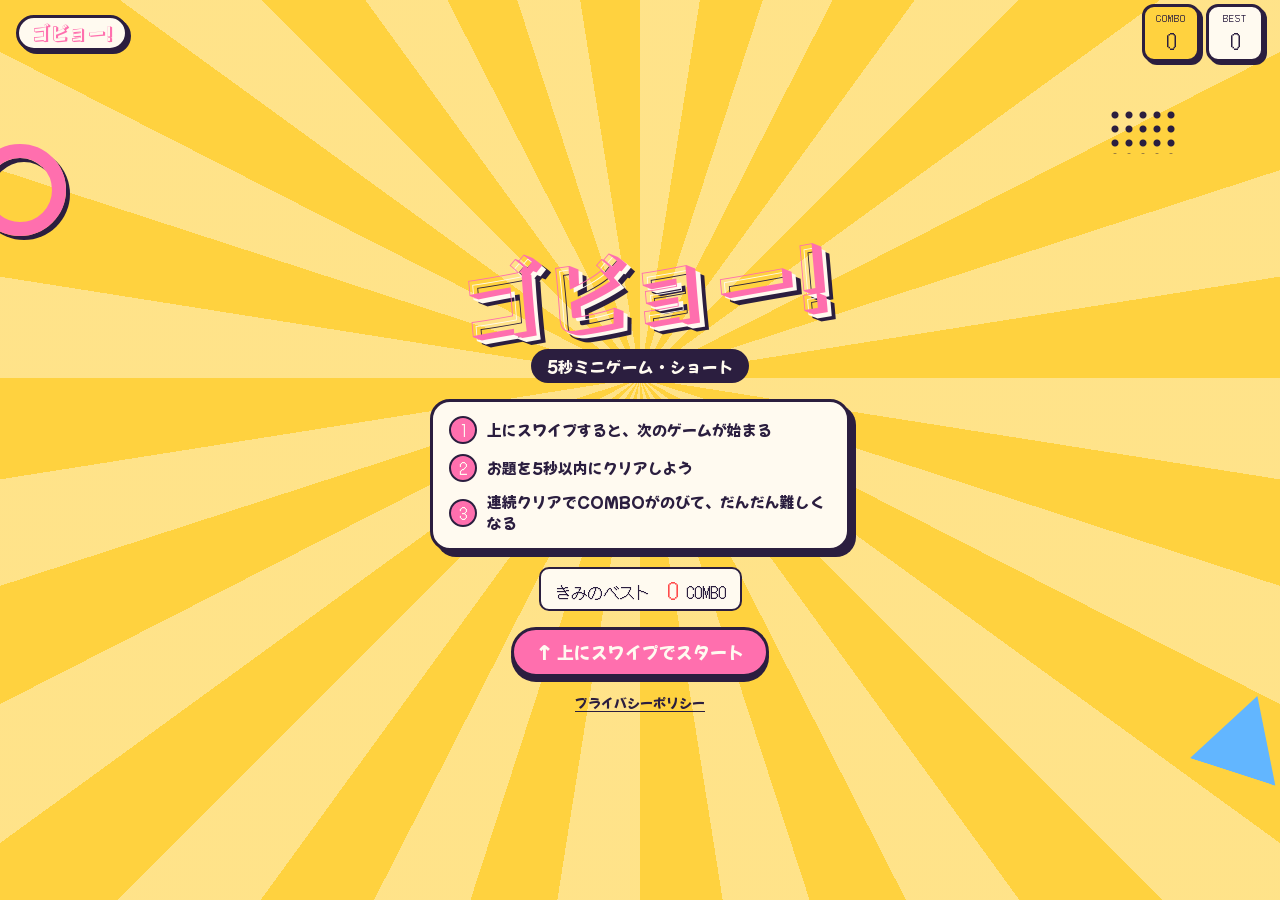
==== commit 4741aa05: "ゴビョー！：公開と広告の準備（Cloudflare Pages向け） - js/config.js：公開URLと広告の設定をまとめた - CM画面の広告枠：ad.html に広告タグを貼り、adFra" ====
--- a/index.html
+++ b/index.html
@@ -10,6 +10,19 @@
   <meta property="og:title" content="ゴビョー！">
   <meta property="og:description" content="上にスワイプすると次々出てくる、5秒ミニゲームのショート。きみは何連続クリアできる？">
   <meta name="twitter:card" content="summary">
+  <!--
+    公開URLが決まったら、下の3行の「https://公開URL/」を自分のURLに書きかえて、
+    その3行をはさんでいるコメント記号の行（前後の2行）を消してください。
+    また、上の twitter:card の summary を summary_large_image に変えます。
+    （SNSでURLを貼ったときに、大きな画像つきで表示されるようになります）
+  -->
+  <!--
+  <meta property="og:url" content="https://公開URL/">
+  <meta property="og:image" content="https://公開URL/ogp.png">
+  <meta name="twitter:image" content="https://公開URL/ogp.png">
+  -->
+  <link rel="icon" href="favicon.svg" type="image/svg+xml">
+  <link rel="apple-touch-icon" href="apple-touch-icon.png">
   <link rel="preconnect" href="https://fonts.googleapis.com">
   <link rel="preconnect" href="https://fonts.gstatic.com" crossorigin>
   <link rel="stylesheet" href="https://fonts.googleapis.com/css2?family=DotGothic16&family=Mochiy+Pop+One&family=Rampart+One&display=swap">
@@ -42,12 +55,14 @@
 
         <p class="title-best">きみのベスト　<b id="titleBest">0</b> COMBO</p>
         <button id="btnStart" class="swipe-hint" type="button">↑ 上にスワイプでスタート</button>
+        <a class="title-link" href="privacy.html">プライバシーポリシー</a>
       </div>
     </section>
   </main>
 
   <p id="toast" class="toast" role="status" hidden></p>
 
+  <script src="js/config.js"></script>
   <script src="js/games.js"></script>
   <script src="js/app.js"></script>
 </body>
--- a/css/style.css
+++ b/css/style.css
@@ -408,6 +408,8 @@
   visibility: hidden;
 }
 .slot.is-done .card-foot { visibility: visible; }
+.btn-retry { visibility: hidden; }
+.slot.is-miss .btn-retry { visibility: visible; }
 .next-hint { font-size: 0.9rem; animation: float 1.2s ease-in-out infinite; }
 
 /* ---------- 各ゲームの部品 ---------- */
@@ -585,6 +587,349 @@
 }
 .g-meter-mark.is-hit { background: var(--mint); }
 
+/* もぐらたたき */
+.g-holes {
+  display: grid;
+  grid-template-columns: repeat(3, 1fr);
+  gap: 10px;
+  width: min(100%, 300px, 78cqh);
+  aspect-ratio: 1;
+  margin-top: 22px;
+}
+.g-hole { position: relative; cursor: pointer; }
+.g-hole::after {
+  content: "";
+  position: absolute;
+  left: 6%;
+  right: 6%;
+  bottom: 6%;
+  height: 30%;
+  border-radius: 50%;
+  background: var(--ink);
+  box-shadow: inset 0 6px 0 color-mix(in srgb, var(--ink) 60%, var(--cream));
+}
+.g-mole {
+  position: absolute;
+  z-index: 1;
+  left: 20%;
+  right: 20%;
+  bottom: 18%;
+  height: 66%;
+  border: var(--line) solid var(--ink);
+  border-radius: 50% 50% 30% 30%;
+  background:
+    radial-gradient(circle at 34% 36%, var(--ink) 0 7%, transparent 8%),
+    radial-gradient(circle at 66% 36%, var(--ink) 0 7%, transparent 8%),
+    radial-gradient(ellipse at 50% 56%, var(--pink) 0 12%, transparent 13%),
+    color-mix(in srgb, var(--orange) 55%, var(--ink));
+  transform-origin: bottom center;
+  animation: mole-up 0.12s ease-out;
+  pointer-events: none;
+}
+@keyframes mole-up { from { transform: scaleY(0.2); } to { transform: scaleY(1); } }
+.g-mole.is-hit { animation: mole-bonk 0.2s ease-in forwards; }
+@keyframes mole-bonk { 30% { transform: scale(1.15, 0.7); } 100% { transform: scale(1, 0); } }
+
+/* ふうせん */
+.g-balloon-box { position: relative; width: min(78cqw, 62cqh, 280px); aspect-ratio: 1; }
+.g-ring, .g-balloon {
+  position: absolute;
+  left: 50%;
+  top: 50%;
+  width: calc(var(--s) * 100%);
+  aspect-ratio: 1;
+  translate: -50% -50%;
+  border-radius: 50%;
+}
+.g-ring { border: 3px dashed var(--ink); }
+.g-ring-max { background: color-mix(in srgb, var(--lime) 70%, var(--cream)); }
+.g-ring-min { background: var(--cream); }
+.g-balloon {
+  border: var(--line) solid var(--ink);
+  background: radial-gradient(circle at 34% 30%, color-mix(in srgb, var(--paper) 60%, var(--pink)), var(--pink) 62%);
+  opacity: 0.92;
+}
+.g-balloon::after {
+  content: "";
+  position: absolute;
+  left: 50%;
+  bottom: -11px;
+  width: 14px;
+  height: 12px;
+  translate: -50% 0;
+  background: var(--ink);
+  clip-path: polygon(50% 0, 100% 100%, 0 100%);
+}
+.g-balloon.is-burst { animation: burst 0.25s ease-out forwards; }
+@keyframes burst { to { transform: scale(1.5); opacity: 0; } }
+
+/* 早押し */
+.g-lamp {
+  display: grid;
+  place-items: center;
+  width: min(54vw, 200px, 50cqh);
+  aspect-ratio: 1;
+  border: 6px solid var(--ink);
+  border-radius: 50%;
+  background: var(--yellow);
+  box-shadow: 0 0 0 8px var(--paper), 0 0 0 11px var(--ink);
+  font: clamp(1.4rem, 7vw, 1.8rem) var(--font-pop);
+}
+.g-lamp.is-red {
+  background: var(--red);
+  color: var(--paper);
+  -webkit-text-stroke: 1.5px var(--ink);
+  paint-order: stroke fill;
+  box-shadow: 0 0 0 8px var(--paper), 0 0 0 11px var(--ink), 0 0 40px 14px color-mix(in srgb, var(--red) 55%, transparent);
+}
+.g-lamp.is-foul { background: var(--lilac); }
+
+/* 後出しじゃんけん */
+.g-hand {
+  display: flex;
+  flex-direction: column;
+  align-items: center;
+  justify-content: center;
+  gap: 2px;
+  border: var(--line) solid var(--ink);
+  border-radius: 18px;
+  background: var(--paper);
+  box-shadow: 4px 4px 0 var(--ink);
+}
+.g-hand-cpu { width: min(38vw, 140px, 34cqh); aspect-ratio: 1; background: var(--yellow); }
+.g-hand-cpu .g-hand-icon { font-size: clamp(2.8rem, 15vw, 4rem); line-height: 1.1; }
+.g-hands { display: grid; grid-template-columns: repeat(3, 1fr); gap: 10px; width: 100%; max-width: 340px; }
+.g-hand-pick { aspect-ratio: 1; cursor: pointer; }
+.g-hand-pick .g-hand-icon { font-size: clamp(1.9rem, 10vw, 2.6rem); line-height: 1.1; pointer-events: none; }
+.g-hand-name { font-size: 0.85rem; pointer-events: none; }
+.g-hand.is-right { background: var(--mint); }
+.g-hand.is-wrong { background: var(--red); animation: shake 0.3s; }
+
+/* キャッチ */
+.g-field { position: absolute; inset: 0; }
+.g-basket {
+  position: absolute;
+  top: 86%;
+  width: 88px;
+  height: 38px;
+  translate: -50% -50%;
+  border: var(--line) solid var(--ink);
+  border-radius: 6px 6px 22px 22px;
+  background: repeating-linear-gradient(90deg, var(--pink) 0 10px, color-mix(in srgb, var(--pink) 60%, var(--paper)) 10px 20px);
+  box-shadow: 3px 3px 0 var(--ink);
+}
+.g-star {
+  --star: polygon(50% 0, 61% 35%, 98% 35%, 68% 57%, 79% 91%, 50% 70%, 21% 91%, 32% 57%, 2% 35%, 39% 35%);
+  position: absolute;
+  width: 42px;
+  height: 42px;
+  translate: -50% -50%;
+  background: var(--ink);
+  clip-path: var(--star);
+}
+.g-star::before {
+  content: "";
+  position: absolute;
+  inset: 6px;
+  background: var(--yellow);
+  clip-path: var(--star);
+}
+.g-star.is-got { animation: got 0.25s ease-out forwards; }
+@keyframes got { to { transform: scale(1.7); opacity: 0; } }
+
+/* おぼえて */
+.g-arrows { display: flex; flex-wrap: wrap; justify-content: center; gap: 8px; max-width: 100%; }
+.g-arrow {
+  display: grid;
+  place-items: center;
+  width: 46px;
+  height: 54px;
+  border: var(--line) solid var(--ink);
+  border-radius: 10px;
+  background: var(--paper);
+  box-shadow: 3px 3px 0 var(--ink);
+  font: 1.8rem var(--font-dot);
+}
+.g-arrow.is-hidden { background: var(--lilac); color: var(--paper); }
+.g-arrow.is-right { background: var(--mint); color: var(--ink); }
+.g-arrow.is-wrong { background: var(--red); color: var(--paper); }
+
+/* 色の割り当て（ペアさがし・つみあげ・ふうせん割り） */
+.c-pink { --c: var(--pink); }
+.c-sky { --c: var(--sky); }
+.c-mint { --c: var(--mint); }
+.c-yellow { --c: var(--yellow); }
+.c-orange { --c: var(--orange); }
+.c-lilac { --c: var(--lilac); }
+.c-lime { --c: var(--lime); }
+
+/* フリック */
+.g-flick {
+  position: absolute;
+  top: 50%;
+  left: 50%;
+  display: grid;
+  place-items: center;
+  width: min(40vw, 150px, 40cqh);
+  aspect-ratio: 1;
+  translate: -50% -50%;
+  border: var(--line) solid var(--ink);
+  border-radius: 22px;
+  background: var(--yellow);
+  box-shadow: 5px 5px 0 var(--ink);
+  font: clamp(4rem, 22vw, 5.5rem)/1 var(--font-dot);
+}
+.g-flick.pop { animation: pop 0.18s ease-out; }
+.g-flick.is-wrong { background: var(--red); color: var(--paper); }
+.g-flick.fly-left { animation: fly-left 0.3s ease-in forwards; }
+.g-flick.fly-right { animation: fly-right 0.3s ease-in forwards; }
+.g-flick.fly-up { animation: fly-up 0.3s ease-in forwards; }
+.g-flick.fly-down { animation: fly-down 0.3s ease-in forwards; }
+@keyframes fly-up { to { transform: translateY(-220%); opacity: 0; } }
+@keyframes fly-down { to { transform: translateY(220%); opacity: 0; } }
+
+/* 3択（数えろ・計算） */
+.g-question {
+  padding: 10px 18px;
+  border: var(--line) solid var(--ink);
+  border-radius: 14px;
+  background: var(--paper);
+  box-shadow: 5px 5px 0 var(--ink);
+  font: clamp(2.3rem, 12vw, 3.1rem)/1.15 var(--font-dot);
+  font-variant-numeric: tabular-nums;
+  white-space: nowrap;
+}
+.g-choices { display: grid; grid-template-columns: repeat(3, 1fr); gap: 10px; width: 100%; max-width: 340px; }
+.g-choices.g-bottom { position: absolute; left: 12px; right: 12px; bottom: 14px; width: auto; margin-inline: auto; }
+.g-choice {
+  display: grid;
+  place-items: center;
+  min-height: 64px;
+  border: var(--line) solid var(--ink);
+  border-radius: 16px;
+  background: var(--paper);
+  box-shadow: 0 5px 0 var(--ink);
+  font: 1.9rem var(--font-dot);
+  cursor: pointer;
+}
+.g-choice.is-right { background: var(--mint); }
+.g-choice.is-wrong { background: var(--red); color: var(--paper); animation: shake 0.3s; }
+.g-star.is-small { width: 36px; height: 36px; }
+.g-star.is-small::before { inset: 5px; }
+
+/* なぞれ */
+.g-trace { position: absolute; inset: 0; width: 100%; height: 100%; }
+.g-trace-edge { stroke: var(--ink); }
+.g-trace-road { stroke: color-mix(in srgb, var(--sky) 30%, var(--paper)); }
+.g-trace-center { stroke: color-mix(in srgb, var(--ink) 30%, transparent); stroke-dasharray: 6 8; }
+.g-trace-trail { stroke: var(--pink); opacity: 0.85; }
+.g-trace-trail.is-out { stroke: var(--red); }
+.g-trace-start circle { fill: var(--pink); stroke: var(--ink); stroke-width: 3; }
+.g-trace-goal circle { fill: var(--yellow); stroke: var(--ink); stroke-width: 3; }
+.g-trace text { font-family: var(--font-dot); font-size: 18px; fill: var(--ink); pointer-events: none; }
+
+/* ペアさがし（マークはCSSで描いて大きさをそろえる） */
+.g-pair {
+  display: grid;
+  place-items: center;
+  border: 2.5px solid var(--ink);
+  border-radius: 10px;
+  background: var(--paper);
+  cursor: pointer;
+}
+.g-shape {
+  position: relative;
+  width: 58%;
+  aspect-ratio: 1;
+  background: var(--ink);
+  clip-path: var(--shape);
+  pointer-events: none;
+}
+.g-shape::before {
+  content: "";
+  position: absolute;
+  inset: 4px;
+  background: var(--c);
+  clip-path: var(--shape);
+}
+.s-circle { --shape: circle(50%); }
+.s-square { --shape: polygon(8% 8%, 92% 8%, 92% 92%, 8% 92%); }
+.s-tri { --shape: polygon(50% 4%, 97% 92%, 3% 92%); }
+.s-down { --shape: polygon(3% 8%, 97% 8%, 50% 96%); }
+.s-diamond { --shape: polygon(50% 0, 100% 50%, 50% 100%, 0 50%); }
+.s-star { --shape: polygon(50% 0, 61% 35%, 98% 35%, 68% 57%, 79% 91%, 50% 70%, 21% 91%, 32% 57%, 2% 35%, 39% 35%); }
+.g-pair.is-picked { background: var(--yellow); transform: scale(0.92); }
+.g-pair.is-right { background: var(--mint); box-shadow: 0 0 0 4px var(--paper), 0 0 0 7px var(--ink); }
+.g-pair.is-wrong { background: var(--red); animation: shake 0.3s; }
+
+/* つみあげ */
+.g-block {
+  position: absolute;
+  border: var(--line) solid var(--ink);
+  border-radius: 8px;
+  background: var(--c, var(--orange));
+  box-shadow: 3px 3px 0 var(--ink);
+}
+.g-block.is-base {
+  background: repeating-linear-gradient(135deg, var(--ink) 0 8px, color-mix(in srgb, var(--ink) 70%, var(--paper)) 8px 16px);
+}
+.g-block.is-fall { animation: fall 0.5s ease-in forwards; }
+@keyframes fall { to { transform: translateY(220%) rotate(20deg); opacity: 0; } }
+
+/* ふうせん割り */
+.g-floater { position: absolute; translate: -50% -50%; cursor: pointer; }
+.g-floater.is-balloon {
+  width: 56px;
+  height: 66px;
+  border: var(--line) solid var(--ink);
+  border-radius: 50% 50% 48% 48% / 56% 56% 44% 44%;
+  background: radial-gradient(circle at 34% 30%, color-mix(in srgb, var(--paper) 55%, var(--c)), var(--c) 60%);
+}
+.g-floater.is-balloon::after {
+  content: "";
+  position: absolute;
+  left: 50%;
+  top: 100%;
+  width: 2px;
+  height: 20px;
+  translate: -50% 0;
+  background: var(--ink);
+}
+.g-floater.is-bomb {
+  width: 56px;
+  height: 56px;
+  border: var(--line) solid var(--ink);
+  border-radius: 50%;
+  background: radial-gradient(circle at 34% 30%, color-mix(in srgb, var(--paper) 35%, var(--ink)), var(--ink) 60%);
+}
+.g-floater.is-bomb::before {
+  content: "";
+  position: absolute;
+  top: -12px;
+  left: 58%;
+  width: 7px;
+  height: 14px;
+  border: 2px solid var(--ink);
+  border-radius: 3px;
+  background: var(--orange);
+  transform: rotate(25deg);
+}
+.g-floater.is-bomb::after {
+  content: "";
+  position: absolute;
+  top: -24px;
+  left: 66%;
+  width: 14px;
+  height: 14px;
+  background: var(--yellow);
+  clip-path: polygon(50% 0, 61% 35%, 98% 35%, 68% 57%, 79% 91%, 50% 70%, 21% 91%, 32% 57%, 2% 35%, 39% 35%);
+  animation: spark 0.3s steps(2) infinite;
+}
+@keyframes spark { 50% { transform: scale(0.6) rotate(30deg); } }
+.g-floater.is-popped { animation: got 0.2s ease-out forwards; pointer-events: none; }
+.g-floater.is-boom { animation: boom 0.35s ease-out forwards; }
+@keyframes boom { 50% { transform: scale(1.6); background: var(--red); } 100% { transform: scale(1.8); opacity: 0; } }
+
 /* ---------- CM画面（ブラウン管の走査線っぽい柄） ---------- */
 .slot-cm {
   --theme: var(--lilac);
@@ -612,6 +957,39 @@
 .cm-best { font: 1.05rem var(--font-dot); }
 .cm-best b { font-size: 1.6rem; font-weight: 400; color: var(--red); }
 .cm-lead { font-size: 0.95rem; }
+/* CM画面の広告（js/config.js で adFrame を設定したときだけ出る） */
+.cm-ad {
+  position: relative;
+  display: grid;
+  place-items: center;
+  width: calc(var(--ad-w) + 14px);
+  max-width: 100%;
+  min-height: calc(var(--ad-h) + 14px);
+  padding: 4px;
+  border: var(--line) solid var(--ink);
+  border-radius: 14px;
+  background:
+    repeating-linear-gradient(0deg, transparent 0 3px, color-mix(in srgb, var(--ink) 8%, transparent) 3px 5px),
+    var(--cream);
+}
+.cm-ad iframe { display: block; max-width: 100%; border: 0; }
+.cm-ad-label {
+  position: absolute;
+  top: -11px;
+  left: 12px;
+  padding: 0 8px;
+  border: 2px solid var(--ink);
+  border-radius: 6px;
+  background: var(--paper);
+  font-size: 0.7rem;
+}
+.slot-cm.has-ad { padding-inline: 8px; }
+.slot-cm.has-ad .card { padding-inline: 8px; gap: 10px; }
+@media (max-height: 760px) {
+  .slot-cm.has-ad .cm-title, .slot-cm.has-ad .cm-lead { display: none; }
+}
+.cm-link, .title-link { font-size: 0.8rem; color: var(--ink); text-underline-offset: 3px; }
+
 .share { width: 100%; display: flex; flex-wrap: wrap; gap: 10px; }
 .share .btn { flex: 1 1 40%; }
 
